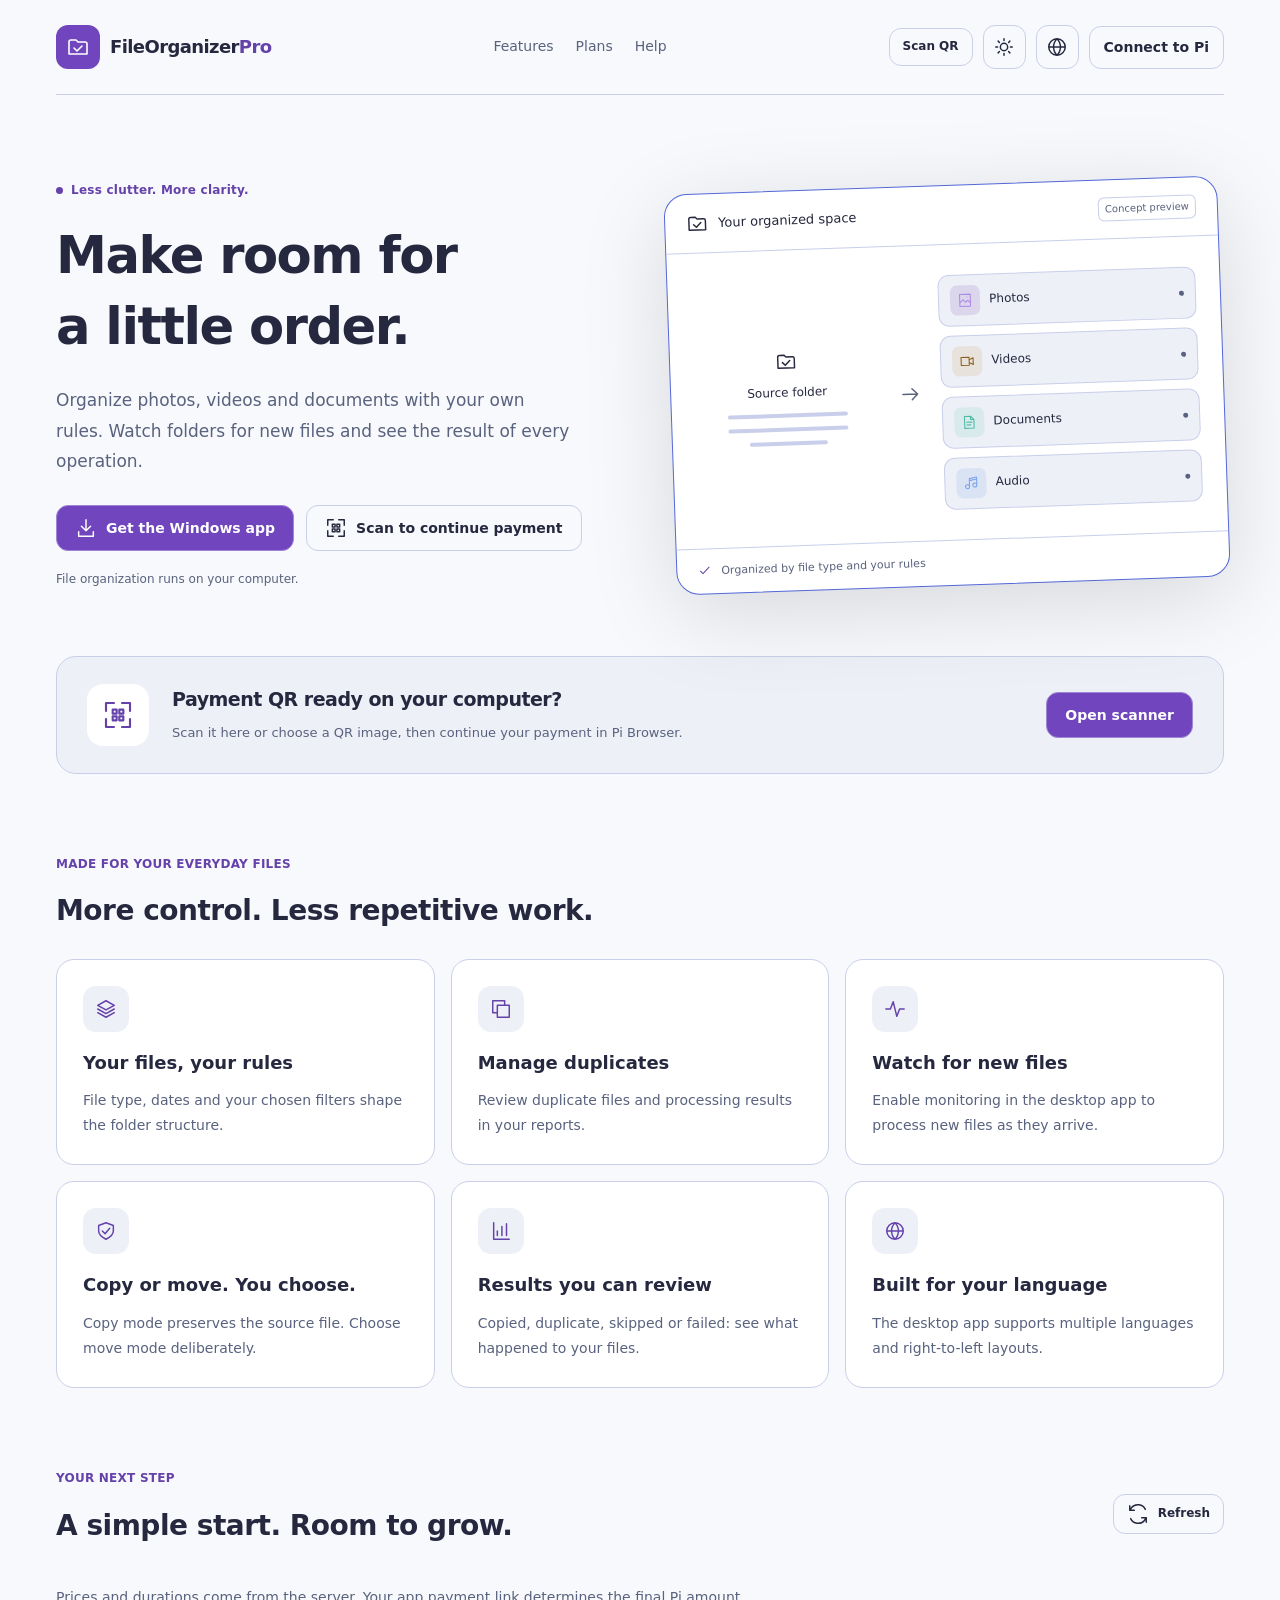
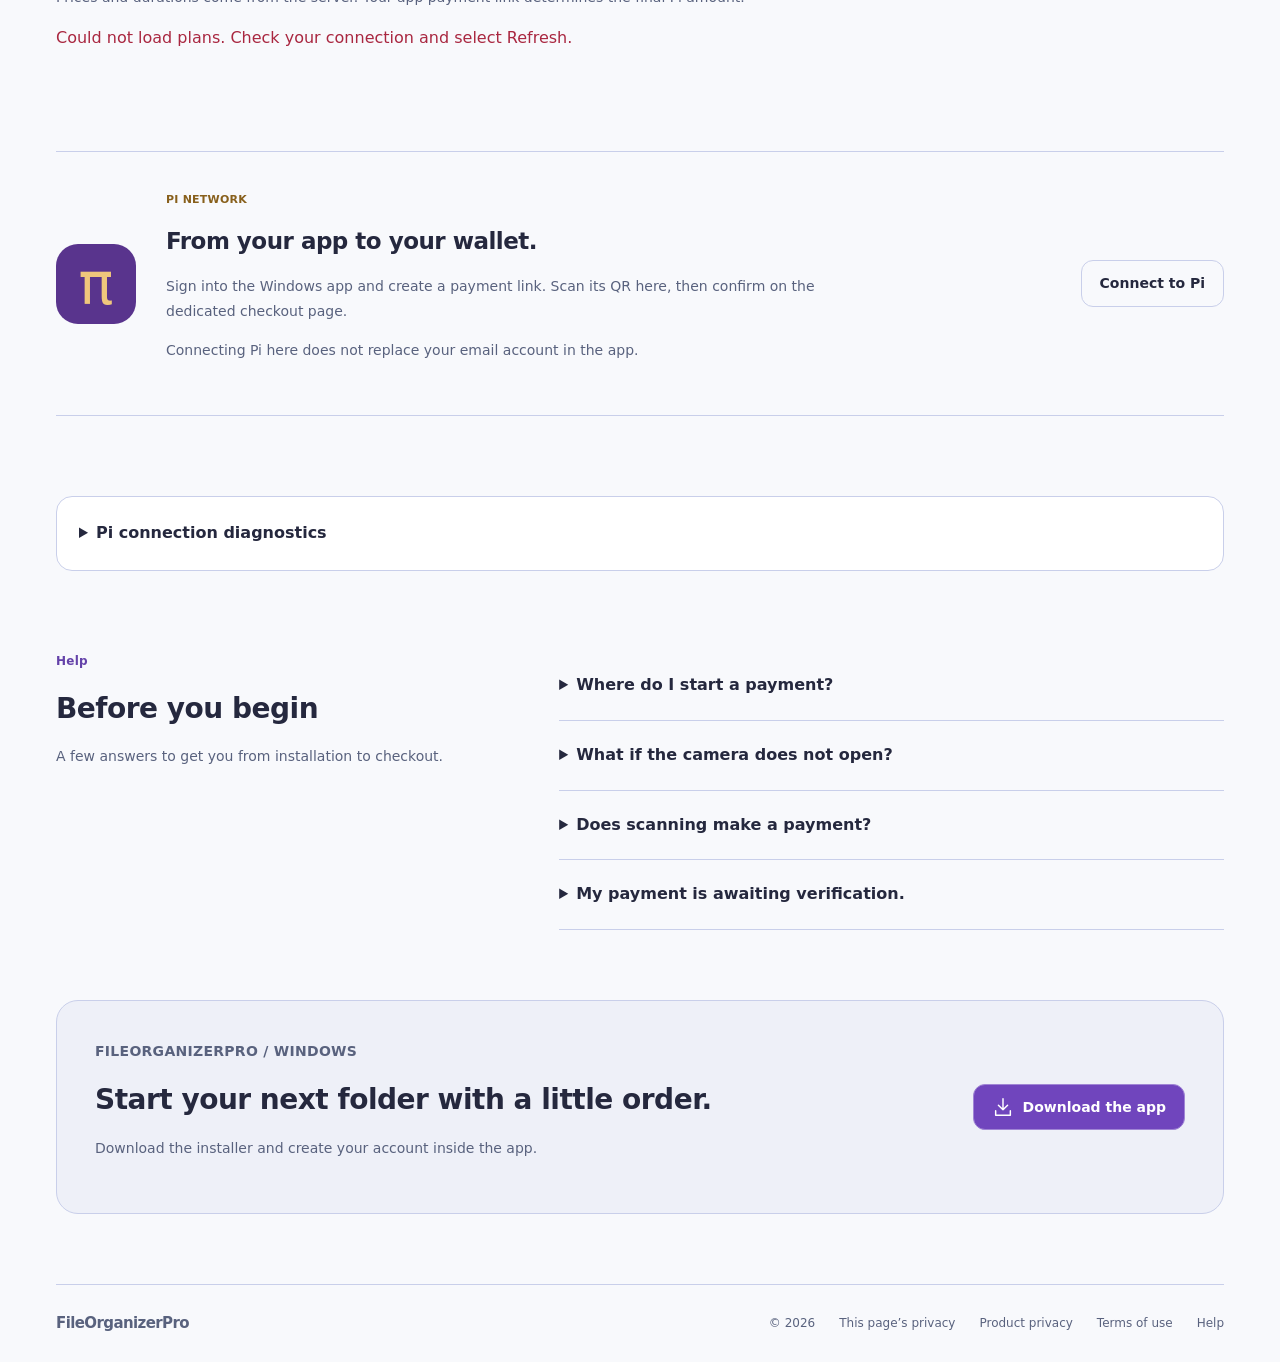
==== web/index.html @ 7159f41d "Refine Pi shortcut, follow browser theme and start scanner camera automatically" ====
<!doctype html>
<html lang="fa" dir="rtl">
<head>
<meta charset="utf-8"><meta name="viewport" content="width=device-width,initial-scale=1"><meta name="theme-color" content="#12141c"><meta name="referrer" content="no-referrer">
<meta name="description" content="FileOrganizerPro — Windows file organization and Pi checkout."><title>FileOrganizerPro</title>
<link rel="stylesheet" href="assets/home-v2.css?v=20261104-auto1">
<script>
// Keep previously issued root payment links working on this same checkout host.
(() => {
  const query = new URLSearchParams(location.search), token = query.get('token');
  if (!token) return;
  const target = new URL('checkout.html', location.href);
  target.searchParams.set('token', token);
  const lang = query.get('lang');
  if (lang) target.searchParams.set('lang', lang);
  location.replace(target.href);
})();
</script>
<script defer src="config.js?v=20261022"></script><script defer src="assets/home-runtime.js?v=20261104-auto1"></script>
</head>
<body>
<script>
// Apply the persisted choice or browser theme before page content is painted.
(()=>{let theme;try{theme=localStorage.getItem('fop-home-theme');}catch{}document.body.dataset.theme=['light','dark'].includes(theme)?theme:(matchMedia('(prefers-color-scheme:dark)').matches?'dark':'light');})();
</script>
<a class="skip" href="#main" data-t="skip">رفتن به محتوا</a>
<div class="shell">
<header><a class="brand" href="#top" aria-label="FileOrganizerPro"><span class="brand-icon" data-icon="folder"></span><b>FileOrganizer<span>Pro</span></b></a><nav aria-label="Navigation"><a href="#features" data-t="features">قابلیت‌ها</a><a href="#pricing" data-t="plans">پلن‌ها</a><a href="#help" data-t="help">راهنما</a></nav><div class="tools"><button class="button small" data-scan data-t="scan">اسکن QR</button><button id="theme" class="icon-button" aria-label="Theme" data-icon="sun"></button><label class="language-control icon-button"><span data-icon="globe" aria-hidden="true"></span><select id="language" aria-label="Language"><option value="fa">فارسی</option><option value="en">English</option></select></label><a id="piShortcut" class="button pi-shortcut" href="#pi" data-t="piLogin">اتصال به پای</a></div></header>
<main id="main">
<section class="hero" id="top"><div class="hero-copy"><div class="eyebrow"><span class="live-dot"></span><span data-t="eyebrow">فایل‌های مرتب. تمرکز بیشتر.</span></div><h1 data-t="hero">به شلوغی فایل‌ها<br>نظم بده.</h1><p class="lead" data-t="intro">عکس‌ها، ویدیوها و اسنادت را با قوانین دلخواه مرتب کن. پوشه‌ها را پایش کن و نتیجهٔ هر عملیات را ببین.</p><div class="actions"><a class="button primary" href="#download"><span data-icon="download"></span><span data-t="getApp">دریافت نسخهٔ ویندوز</span></a><button class="button" data-scan><span data-icon="scan"></span><span data-t="scanPay">اسکن و ادامهٔ پرداخت</span></button></div><p class="fine" data-t="local">سازماندهی فایل‌ها روی کامپیوتر شما انجام می‌شود.</p></div>
<div class="app-preview" aria-label="Interface illustration"><div class="preview-bar"><span data-icon="folder"></span><span data-t="workspace">فضای مرتب شما</span><span class="preview-tag" data-t="illustration">نمای مفهومی</span></div><div class="preview-flow"><div class="source-folder"><span data-icon="folder"></span><span data-t="source">پوشهٔ مبدأ</span><i></i><i></i><i></i></div><span class="flow-mark" data-icon="arrow"></span><div class="file-stack"><div><span class="tile violet" data-icon="image"></span><span data-t="photos">عکس‌ها</span><span class="mini-dot"></span></div><div><span class="tile amber" data-icon="video"></span><span data-t="videos">ویدیوها</span><span class="mini-dot"></span></div><div><span class="tile teal" data-icon="document"></span><span data-t="documents">اسناد</span><span class="mini-dot"></span></div><div><span class="tile blue" data-icon="audio"></span><span data-t="audio">صداها</span><span class="mini-dot"></span></div></div></div><div class="preview-bottom"><span data-icon="check"></span><span data-t="rules">بر اساس نوع فایل و قوانین شما</span></div></div></section>
<section class="scan-banner"><span class="scan-symbol" data-icon="scan"></span><div><h2 data-t="haveQR">کد پرداخت روی کامپیوترت آماده است؟</h2><p data-t="qrIntro">همین‌جا اسکن کن یا تصویر QR را انتخاب کن؛ سپس پرداخت را در Pi Browser ادامه بده.</p></div><button class="button primary" data-scan data-t="openScanner">باز کردن اسکنر</button></section>
<section id="features" class="section"><div class="section-head"><p class="eyebrow" data-t="built">برای فایل‌های روزمرهٔ شما</p><h2 data-t="featuresTitle">کنترل بیشتر، کار تکراری کمتر.</h2></div><div class="features">
<article><span class="feature-icon" data-icon="layers"></span><h3 data-t="categorize">دسته‌بندی با قوانین دلخواه</h3><p data-t="categorizeBody">نوع فایل، تاریخ و فیلترهای انتخابی، ساختار پوشه‌ها را مشخص می‌کنند.</p></article>
<article><span class="feature-icon" data-icon="copy"></span><h3 data-t="duplicates">مدیریت فایل‌های تکراری</h3><p data-t="duplicatesBody">فایل‌های تکراری و نتیجهٔ پردازش را در گزارش‌ها پیگیری کنید.</p></article>
<article><span class="feature-icon" data-icon="activity"></span><h3 data-t="monitor">پایش فایل‌های جدید</h3><p data-t="monitorBody">پس از فعال‌کردن پایش در اپ، فایل‌های جدید پوشه نیز پردازش می‌شوند.</p></article>
<article><span class="feature-icon" data-icon="shield"></span><h3 data-t="copyMode">کپی یا انتقال، با انتخاب شما</h3><p data-t="copyBody">در حالت کپی، فایل مبدأ حفظ می‌شود. حالت انتقال را آگاهانه انتخاب کنید.</p></article>
<article><span class="feature-icon" data-icon="chart"></span><h3 data-t="reports">گزارش قابل بررسی</h3><p data-t="reportsBody">موفق، تکراری، ردشده و خطادار؛ نتیجهٔ عملیات در دسترس شماست.</p></article>
<article><span class="feature-icon" data-icon="globe"></span><h3 data-t="languages">متناسب با زبان شما</h3><p data-t="languagesBody">اپ دسکتاپ چندزبانه است و از چیدمان راست‌به‌چپ پشتیبانی می‌کند.</p></article></div></section>
<section id="pricing" class="section"><div class="section-head split"><div><p class="eyebrow" data-t="yourPlan">انتخاب شما</p><h2 data-t="plansTitle">یک شروع ساده. فضای بیشتر برای رشد.</h2></div><button class="button small" id="reloadPlans"><span data-icon="refresh"></span><span data-t="refresh">به‌روزرسانی</span></button></div><p class="section-note" data-t="priceNote">قیمت و مدت از سرور دریافت می‌شوند. مبلغ نهایی Pi در لینک پرداخت اپ مشخص می‌شود.</p><div id="plansStatus" role="status" aria-live="polite"></div><div id="pricingGrid" class="plans"></div></section>
<section class="pi-panel" id="pi"><span class="pi-mark">π</span><div><p class="eyebrow">PI NETWORK</p><h2 data-t="piTitle">از اپ تا کیف پول، یک مسیر مشخص.</h2><p data-t="piBody">در اپ ویندوز وارد حساب شوید و لینک پرداخت بسازید. QR را اینجا اسکن کنید؛ تأیید پرداخت در صفحهٔ اختصاصی انجام می‌شود.</p><p id="piStatus" role="status" aria-live="polite" data-t="piExplain">ورود Pi در این صفحه، جایگزین حساب ایمیلی اپ نیست.</p><p id="piUser" hidden></p></div><button id="piAuth" class="button" data-t="piLogin">اتصال به Pi</button></section>
<section id="piDebug" class="section"><details class="diagnostic-panel"><summary data-t="diagnosticsTitle">گزارش عیب‌یابی اتصال Pi</summary><p class="fine" data-t="diagnosticsNote">فقط مراحل فنی ثبت می‌شوند؛ توکن، لینک پرداخت و اطلاعات حساب در گزارش قرار نمی‌گیرند.</p><div class="actions"><button id="piDebugCopy" class="button small" data-t="diagnosticsCopy">کپی گزارش</button><button id="piDebugClear" class="button small" data-t="diagnosticsClear">پاک‌کردن گزارش</button></div><p id="piDebugState" role="status"></p><pre id="piDebugLog" dir="ltr" tabindex="0"></pre></details></section>
<section id="help" class="section help-grid"><div><p class="eyebrow" data-t="help">راهنما</p><h2 data-t="faqTitle">قبل از شروع</h2><p class="section-note" data-t="helpIntro">پاسخ‌های کوتاه برای مسیر نصب، اسکن و خرید.</p></div><div class="faq"><details><summary data-t="q1">از کجا پرداخت را شروع کنم؟</summary><p data-t="a1">در اپ ویندوز وارد حساب شوید، پلن و تخفیف را انتخاب کنید و لینک پرداخت بسازید. سپس QR را اینجا اسکن کنید یا لینک را وارد کنید. خرید به همان حساب اپ متصل می‌ماند.</p></details><details><summary data-t="q2">اگر دوربین باز نشد چه کنم؟</summary><p data-t="a2">مجوز دوربین مرورگر را بررسی کنید. می‌توانید تصویر QR را انتخاب کنید یا لینک پرداخت را دستی وارد کنید. اسکن مستقیم به HTTPS و پشتیبانی مرورگر نیاز دارد.</p></details><details><summary data-t="q3">آیا اسکن، پرداخت را انجام می‌دهد؟</summary><p data-t="a3">خیر. ابتدا لینک معتبر شناسایی می‌شود و با تأیید شما صفحهٔ پرداخت باز می‌شود. هیچ پرداختی صرفاً با اسکن انجام نمی‌شود.</p></details><details><summary data-t="q4">پرداخت من در انتظار تأیید است.</summary><p data-t="a4">دوباره پرداخت نکنید. همان لینک را باز کنید تا وضعیت بررسی شود. اگر مبلغ کسر شده ولی پلن فعال نشده، اطلاعات تراکنش را برای پیگیری نگه دارید.</p></details></div></section>
<section id="download" class="download"><div><p class="eyebrow">FILEORGANIZERPRO / WINDOWS</p><h2 data-t="downloadTitle">پوشهٔ بعدی را مرتب‌تر شروع کن.</h2><p data-t="downloadBody">فایل نصب را دریافت کنید و حساب کاربری خود را داخل اپ بسازید.</p><p id="downloadStatus" role="status"></p></div><a id="downloadButton" class="button primary" hidden><span data-icon="download"></span><span data-t="download">دانلود نرم‌افزار</span></a></section>
</main><footer><a class="brand" href="#top"><b>FileOrganizerPro</b></a><span>© <span id="year"></span></span><button id="privacy" class="text-button" data-t="privacy">حریم خصوصی این صفحه</button><a href="privacy.html" data-t="productPrivacy">حریم خصوصی محصول</a><a href="terms.html" data-t="terms">شرایط استفاده</a><a href="#help" data-t="help">راهنما</a></footer>
</div>
<dialog id="scanner" aria-labelledby="scannerTitle"><div class="dialog-head"><div><p class="eyebrow" data-t="scanStep">از اپ به صفحهٔ پرداخت</p><h2 id="scannerTitle" data-t="scanTitle">اسکن کد پرداخت</h2></div><button class="icon-button" id="closeScanner" data-icon="close" aria-label="Close"></button></div><p class="muted" id="selectedPlan"></p><div class="viewfinder"><video id="camera" muted playsinline autoplay></video><div id="cameraPlaceholder"><span data-icon="scan"></span><p data-t="cameraHint">کد QR اپ را داخل کادر بگیرید.</p></div><div class="scan-corners" aria-hidden="true"></div></div><p id="scanStatus" role="status" aria-live="polite">درخواست دسترسی به دوربین…</p><div class="actions scanner-actions"><button id="stopCamera" class="button" hidden data-t="cameraStop">توقف دوربین</button><button id="switchCamera" class="icon-button" hidden data-icon="refresh" aria-label="Switch camera"></button><button id="torch" class="button small" hidden data-t="torch">چراغ</button><label class="button upload-button"><span data-icon="image"></span><span data-t="imageSelect">انتخاب تصویر QR</span><input id="qrImage" type="file" accept="image/png,image/jpeg,image/webp"></label></div><details class="manual"><summary data-t="manual">لینک پرداخت را دارم</summary><label for="paymentLink" data-t="linkLabel">لینک ساخته‌شده در اپ</label><div class="link-row"><input id="paymentLink" type="url" dir="ltr" autocomplete="off" spellcheck="false" placeholder="https://…/checkout.html?token=…"><button id="checkLink" class="button" data-t="checkLink">بررسی لینک</button></div></details><div id="scanResult" class="scan-result" hidden><strong data-t="validLink">لینک پرداخت شناسایی شد</strong><p id="resultHost" dir="ltr"></p><p data-t="confirmInfo">در صفحهٔ بعد، پلن و مبلغ را قبل از تأیید بررسی کنید.</p><button id="openPayment" class="button primary" data-t="continue">ادامه به صفحهٔ پرداخت</button></div><p class="fine" data-t="scanPrivacy">تصویر دوربین و فایل QR برای اسکن به سرور ارسال نمی‌شوند.</p></dialog>
<dialog id="privacyDialog" aria-labelledby="privacyTitle"><div class="dialog-head"><h2 id="privacyTitle" data-t="privacy">حریم خصوصی این صفحه</h2><button id="closePrivacy" class="icon-button" data-icon="close" aria-label="Close"></button></div><p data-t="privacyBody">اسکن QR داخل مرورگر انجام می‌شود. هنگام بستن اسکنر یا پنهان‌شدن صفحه، دوربین متوقف می‌شود. زبان و تم در همین مرورگر ذخیره می‌شوند. دریافت پلن‌ها به سرور اپ متصل می‌شود و اتصال اختیاری Pi از SDK پای استفاده می‌کند. لینک پرداخت فقط پس از انتخاب «ادامه» باز می‌شود؛ تصاویر برای اسکن آپلود نمی‌شوند. این توضیح مربوط به همین صفحه است.</p><button id="clearPrefs" class="button" data-t="clearPrefs">پاک‌کردن تنظیمات ذخیره‌شدهٔ این صفحه</button><p id="privacyStatus" role="status"></p></dialog>
<noscript>برای دریافت پلن‌ها و اسکن QR، JavaScript مرورگر را فعال کنید. / Enable JavaScript to load plans and scan QR codes.</noscript>
</body></html>
---- web/assets/home-v2.css ----
:root{color-scheme:dark;--bg:#12141c;--surface:#1b1e2a;--panel:#222638;--text:#f2f3fc;--muted:#aeb5cc;--line:#3d476e;--brand:#9572ec;--button:#7045bd;--gold:#efc77c;--focus:#abb8ff;--danger:#ffb4bd;font-family:system-ui,-apple-system,'Segoe UI',sans-serif}*{box-sizing:border-box}html{scroll-behavior:smooth;scroll-padding-top:30px}body{margin:0;background:var(--bg);color:var(--text);line-height:1.8}body.modal-open{overflow:hidden}body[data-theme=light]{color-scheme:light;--bg:#f8f9fc;--surface:#fff;--panel:#eef0f8;--text:#25283e;--muted:#59627e;--line:#c9cfea;--brand:#6442a9;--button:#7045bd;--gold:#88601c;--focus:#5368d9;--danger:#a92740}a{color:inherit;text-decoration:none}button,input,select{font:inherit}button,a,label,summary{-webkit-tap-highlight-color:transparent}button,summary{cursor:pointer}button:disabled{opacity:.6;cursor:wait}svg{width:22px;height:22px;display:block;flex-shrink:0}button svg{pointer-events:none}[hidden]{display:none!important}.shell{max-width:1240px;margin:auto;padding:0 36px}.brand{display:flex;align-items:center;gap:10px;direction:ltr;font-size:18px;letter-spacing:-.6px}.brand b>span{color:var(--brand)}.brand-icon{background:var(--button);color:white;padding:10px;border-radius:12px}.brand-icon svg{width:24px;height:24px}header{display:flex;align-items:center;justify-content:space-between;gap:24px;padding:25px 0;border-bottom:1px solid var(--line)}nav,.tools{display:flex;align-items:center;gap:22px}nav a{font-size:14px;color:var(--muted)}nav a:hover{color:var(--text)}.tools{gap:10px}.tools select{background:var(--surface);color:var(--text);border:1px solid var(--line);border-radius:9px;padding:7px;font-size:12px}.button,.icon-button{display:inline-flex;align-items:center;justify-content:center;gap:9px;background:transparent;color:var(--text);border:1px solid var(--line);border-radius:12px;min-height:46px;padding:11px 18px;font-size:14px;font-weight:600;text-align:center;transition:background .18s,filter .18s;line-height:1.6}.button:hover,.icon-button:hover{background:var(--panel);border-color:#5368d9}.button.primary{background:var(--button);border-color:#a085d5;color:#fff}.button.primary:hover{filter:brightness(1.1)}.button.small{font-size:12px;min-height:38px;padding:8px 13px}.icon-button{padding:10px;width:43px;min-width:43px;min-height:43px}.text-button{background:none;border:0;color:var(--muted);padding:0}.actions{display:flex;flex-wrap:wrap;gap:12px}.hero{display:grid;grid-template-columns:1fr 1fr;gap:60px;align-items:center;padding:85px 0 65px}.eyebrow{font-size:12px;color:var(--brand);font-weight:700;display:flex;align-items:center;gap:8px;letter-spacing:.02em;margin:0 0 14px}.live-dot{width:7px;height:7px;background:var(--brand);border-radius:50%}h1{font-size:clamp(36px,4vw,58px);line-height:1.4;letter-spacing:-1.5px;margin:18px 0 22px;max-width:620px}h2{font-size:28px;line-height:1.55;letter-spacing:-.5px;margin:0 0 12px}h3{font-size:18px;margin:15px 0 9px}.lead{font-size:17px;color:var(--muted);max-width:520px;margin:0 0 28px}.fine{font-size:12px;color:var(--muted);margin:18px 0 0}.app-preview{background:var(--surface);border:1px solid #5368d9;border-radius:23px;box-shadow:0 20px 90px #0002;transform:rotate(-2deg);overflow:hidden}.preview-bar{display:flex;align-items:center;gap:10px;font-size:13px;padding:17px 21px;border-bottom:1px solid var(--line)}.preview-bar>svg{color:var(--brand)}.preview-tag{margin-inline-start:auto;color:var(--muted);font-size:10px;border:1px solid var(--line);border-radius:6px;padding:2px 6px}.preview-flow{display:flex;align-items:center;gap:20px;padding:30px 24px}.source-folder{flex:1;display:flex;flex-direction:column;align-items:center;gap:10px;font-size:12px}.source-folder>svg{width:48px;height:48px;color:var(--gold)}.source-folder i{width:65%;height:4px;background:var(--line);border-radius:5px}.source-folder i:last-child{width:42%}.flow-mark{color:var(--muted)}[dir=rtl] .flow-mark{transform:rotate(180deg)}.file-stack{flex:1.4;display:grid;gap:9px}.file-stack>div{display:flex;gap:9px;align-items:center;padding:10px 11px;background:var(--panel);border:1px solid var(--line);border-radius:11px;font-size:12px}.tile{padding:7px;border-radius:7px}.tile svg{width:16px;height:16px}.violet{background:#8058b92b;color:#ae8ce5}.amber{background:#c7913024;color:var(--gold)}.teal{background:#46bfa320;color:#4fbaa6}.blue{background:#588ddd22;color:#7ba4ee}.mini-dot{width:5px;height:5px;background:var(--muted);border-radius:50%;margin-inline-start:auto}.preview-bottom{border-top:1px solid var(--line);padding:12px 20px;display:flex;align-items:center;gap:9px;font-size:11px;color:var(--muted)}.preview-bottom svg{width:15px;height:15px;color:var(--brand)}.scan-banner{display:flex;align-items:center;gap:23px;background:var(--panel);border:1px solid var(--line);border-radius:20px;padding:27px 30px}.scan-banner h2{font-size:19px;margin:0 0 6px}.scan-banner p{font-size:13px;color:var(--muted);margin:0}.scan-banner>button{margin-inline-start:auto;flex-shrink:0}.scan-symbol{padding:15px;background:var(--surface);color:var(--brand);border-radius:16px}.scan-symbol svg{width:32px;height:32px}.section{padding:80px 0 0}.section-head{margin-bottom:26px}.section-head.split{display:flex;align-items:center;justify-content:space-between;gap:20px}.section-note{color:var(--muted);font-size:14px}.features{display:grid;grid-template-columns:repeat(3,minmax(0,1fr));gap:16px}.features article{padding:26px;background:var(--surface);border:1px solid var(--line);border-radius:18px}.features p{font-size:14px;color:var(--muted);margin:0}.feature-icon{display:inline-flex;padding:12px;border-radius:13px;background:var(--panel);color:var(--brand)}.plans{display:grid;grid-template-columns:repeat(3,minmax(0,1fr));gap:18px}.plan{border:1px solid var(--line);border-radius:20px;padding:28px;background:var(--surface);display:flex;flex-direction:column}.plan.highlight{border-color:#9271ce;background:linear-gradient(140deg,#7045bd13,transparent),var(--surface)}.plan h3{margin:0;font-size:23px}.plan-price{font-size:34px;font-weight:700;line-height:1.4;direction:ltr;unicode-bidi:isolate;align-self:flex-start;margin:22px 0 8px}.plan p{font-size:14px;color:var(--muted);margin:6px 0}.plan .button{margin-top:23px;width:100%}.plan .duration{padding-bottom:15px;border-bottom:1px solid var(--line);margin-bottom:15px}.plan .estimate{color:var(--gold);font-size:14px;direction:ltr;unicode-bidi:isolate}.plan .quota{flex:1}.pi-panel{margin-top:80px;display:flex;align-items:center;gap:30px;border-block:1px solid var(--line);padding:38px 0}.pi-panel h2{font-size:23px}.pi-panel p{color:var(--muted);font-size:14px;max-width:720px}.pi-panel .eyebrow{color:var(--gold);font-size:11px}.pi-panel button{flex-shrink:0;margin-inline-start:auto}.pi-mark{font-size:58px;line-height:1;background:#59348d;color:#efc77c;border-radius:22px;width:80px;height:80px;display:grid;place-items:center;flex-shrink:0}.help-grid{display:grid;grid-template-columns:.8fr 1.2fr;gap:60px}.faq details{border-bottom:1px solid var(--line);padding:20px 0}.faq summary{font-weight:600;font-size:16px}.faq p{font-size:14px;color:var(--muted)}.download{display:flex;justify-content:space-between;align-items:center;gap:25px;padding:38px;background:var(--panel);border:1px solid var(--line);border-radius:22px;margin:70px 0}.download p{color:var(--muted);font-size:14px}.download a{flex-shrink:0}footer{display:flex;gap:24px;align-items:center;border-top:1px solid var(--line);padding:25px 0;font-size:12px;color:var(--muted)}footer .brand{margin-inline-end:auto;font-size:15px}dialog{border:1px solid #5368d9;background:var(--surface);color:var(--text);border-radius:22px;padding:28px;width:min(94vw,570px);max-height:90vh;max-height:90svh;overflow:auto;box-shadow:0 30px 100px #0005}dialog::backdrop{background:#070b19bb}.dialog-head{display:flex;align-items:flex-start;justify-content:space-between;gap:20px}.dialog-head h2{font-size:23px}.dialog-head .eyebrow{margin-bottom:4px}.muted{color:var(--muted);font-size:14px}.viewfinder{position:relative;aspect-ratio:4/3;max-height:300px;background:#111421;border-radius:16px;overflow:hidden;margin-top:20px;color:#c5cce5}.viewfinder video{width:100%;height:100%;object-fit:cover}#cameraPlaceholder{position:absolute;inset:0;display:flex;flex-direction:column;justify-content:center;align-items:center;padding:25px;text-align:center;pointer-events:none}#cameraPlaceholder svg{width:52px;height:52px;color:#b096ee}#cameraPlaceholder p{font-size:13px}.scan-corners{position:absolute;inset:16%;border:2px solid #aa8ce7;border-radius:16px;pointer-events:none}.scanner-actions{gap:8px}.scanner-actions .button{font-size:12px}#scanStatus{font-size:14px;overflow-wrap:anywhere}#scanStatus.error,#plansStatus.error,#piStatus.error{color:var(--danger)}.upload-button{position:relative;overflow:hidden;cursor:pointer}.upload-button input{position:absolute;inset:0;width:100%;opacity:0;cursor:pointer}.upload-button:focus-within{outline:2px solid var(--focus);outline-offset:3px}.manual{border-top:1px solid var(--line);padding-top:18px;margin-top:20px}.manual summary{font-size:14px}.manual label{display:block;margin-top:12px;font-size:12px;color:var(--muted)}.link-row{display:flex;gap:8px;margin-top:8px}input[type=url]{width:100%;min-width:0;background:var(--panel);border:1px solid var(--line);border-radius:10px;padding:10px;color:var(--text);font-size:13px}.link-row button{flex-shrink:0;font-size:12px}.scan-result{padding:18px;border:1px solid #5368d9;background:var(--panel);border-radius:14px;margin-top:18px}.scan-result p{font-size:13px;overflow-wrap:anywhere}.scan-result .button{width:100%}#resultHost{text-align:center}.skip{position:absolute;top:-100px}.skip:focus{top:5px;background:var(--surface);padding:12px;z-index:10}:focus-visible{outline:2px solid var(--focus);outline-offset:4px}#privacyDialog p{font-size:14px;line-height:2}#downloadStatus{color:var(--gold)}#plansStatus{margin-bottom:18px}#plansStatus:empty{display:none}@media(max-width:950px){.shell{padding:0 24px}.hero{gap:30px}nav{display:none}.hero h1{font-size:40px}.preview-flow{gap:10px;padding:20px 14px}.features article{padding:20px}}@media(max-width:700px){.shell{padding:0 18px}header{gap:12px;flex-wrap:wrap;padding:18px 0}.brand{font-size:16px}.brand-icon{padding:8px}.tools{margin-inline-start:auto}.tools .small{display:none}.hero{grid-template-columns:1fr;gap:30px;padding:45px 0 38px}.hero h1{font-size:42px;letter-spacing:-1px}.lead{font-size:16px}.app-preview{transform:none}.preview-flow{padding:22px;gap:25px}.section{padding-top:50px}.features{grid-template-columns:repeat(2,minmax(0,1fr));gap:12px}.features h3{font-size:16px}.features p{font-size:13px}.features article{padding:18px}.scan-banner{flex-wrap:wrap;padding:23px;gap:15px}.scan-banner>div{flex:1;min-width:180px}.scan-banner button{width:100%}.scan-banner h2{font-size:18px}.scan-symbol{padding:10px}.section h2{font-size:25px}.plans{grid-template-columns:1fr}.plan{padding:24px}.plan-price{margin-top:14px}.pi-panel{flex-wrap:wrap;gap:18px;margin-top:45px}.pi-panel>div{flex:1;min-width:220px}.pi-panel button{width:100%}.pi-mark{width:60px;height:60px;font-size:42px}.help-grid{grid-template-columns:1fr;gap:10px}.download{flex-direction:column;align-items:stretch;padding:25px;margin:45px 0}.download h2{font-size:25px}footer{flex-wrap:wrap;gap:15px}.section-head.split{align-items:flex-start}dialog{padding:20px}.link-row{flex-wrap:wrap}.link-row button{width:100%}}@media(max-width:370px){.features{grid-template-columns:1fr}.tools{gap:5px}.brand{font-size:14px}.brand-icon{display:none}.hero h1{font-size:36px}}@media(prefers-reduced-motion:reduce){html{scroll-behavior:auto}*{transition:none!important}}

h1{white-space:pre-line}button,summary,a,p,h1,h2,h3{overflow-wrap:anywhere}.plan .estimate{direction:inherit}.app-preview{min-width:0}
.section-head.split>.button{flex-shrink:0;white-space:nowrap}@media(max-width:700px){.section-head.split{flex-wrap:wrap}.section-head.split>div{flex:1;min-width:210px}}

.diagnostic-panel{border:1px solid var(--line);border-radius:16px;padding:22px;background:var(--surface)}.diagnostic-panel summary{font-weight:600}.diagnostic-panel .actions{margin-top:18px}#piDebugLog{white-space:pre-wrap;overflow-wrap:anywhere;max-height:240px;overflow:auto;text-align:left;background:var(--panel);padding:14px;border-radius:10px;font-size:12px;unicode-bidi:isolate}#piDebugState{font-size:13px;color:var(--muted)}

/* Keep native locale names usable without widening the mobile header. */
#language{max-width:150px;min-width:0;}
@media(max-width:600px){#language{max-width:110px;}.tools{min-width:0;}}

/* Native language chooser retains keyboard and mobile accessibility behind a globe. */
.language-control{position:relative;display:inline-flex;align-items:center;justify-content:center;flex-shrink:0;cursor:pointer;}
.language-control #language{position:absolute;inset:0;width:100%;height:100%;max-width:none;min-width:0;opacity:0;cursor:pointer;margin:0;padding:0;}
.language-control:focus-within{outline:2px solid var(--focus);outline-offset:4px;}
.pi-shortcut{display:inline-flex;align-items:center;justify-content:center;text-decoration:none;font-size:14px;font-weight:600;white-space:nowrap;min-height:43px;padding:9px 14px;}
#pi{scroll-margin-top:24px;}

/* Logical trailing order: Pi at the outside edge, language, then theme inward. */
header .tools{flex-wrap:wrap;justify-content:flex-end;}
@media(max-width:700px){header .tools{width:100%;margin-inline-start:0;}header .pi-shortcut{max-width:calc(100% - 110px);white-space:normal;}}
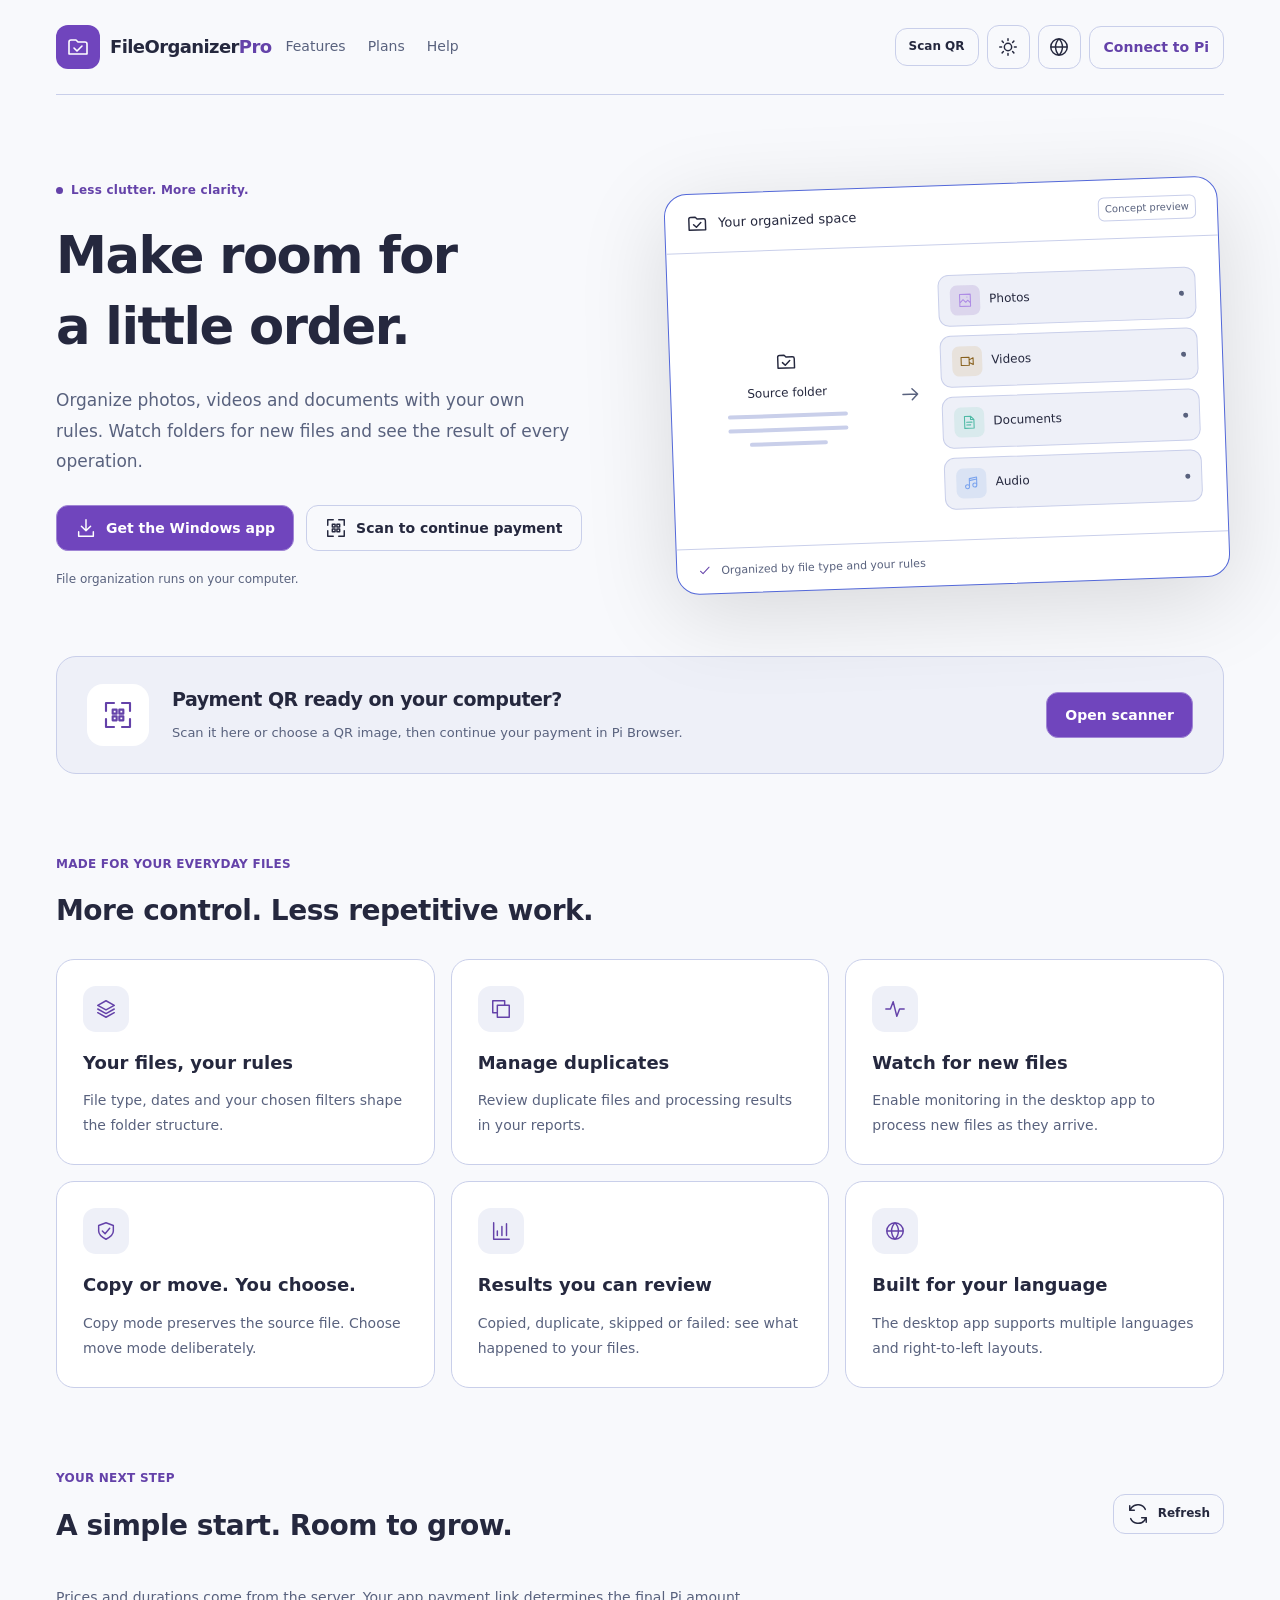
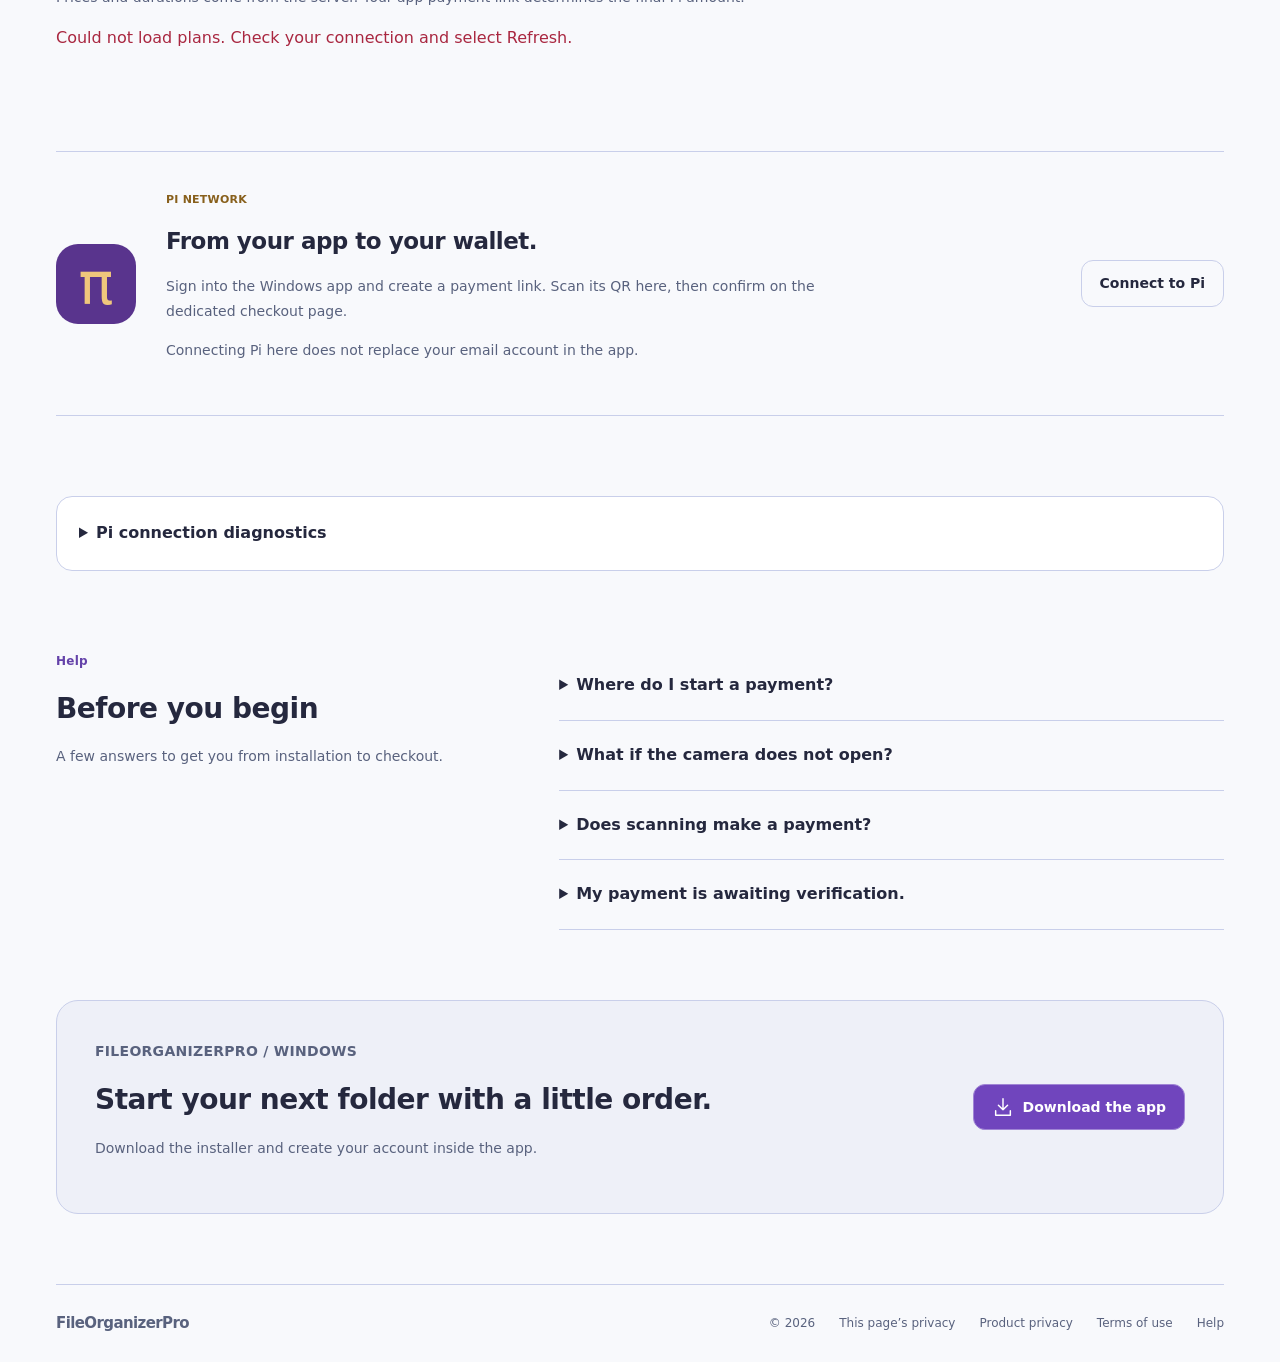
==== commit 8413e7d0: "Keep home header on one row and toggle camera start stop" ====
--- a/web/index.html
+++ b/web/index.html
@@ -3,7 +3,7 @@
 <head>
 <meta charset="utf-8"><meta name="viewport" content="width=device-width,initial-scale=1"><meta name="theme-color" content="#12141c"><meta name="referrer" content="no-referrer">
 <meta name="description" content="FileOrganizerPro — Windows file organization and Pi checkout."><title>FileOrganizerPro</title>
-<link rel="stylesheet" href="assets/home-v2.css?v=20261104-auto1">
+<link rel="stylesheet" href="assets/home-v2.css?v=20261104-header1">
 <script>
 // Keep previously issued root payment links working on this same checkout host.
 (() => {
@@ -16,7 +16,7 @@
   location.replace(target.href);
 })();
 </script>
-<script defer src="config.js?v=20261022"></script><script defer src="assets/home-runtime.js?v=20261104-auto1"></script>
+<script defer src="config.js?v=20261022"></script><script defer src="assets/home-runtime.js?v=20261104-header1"></script>
 </head>
 <body>
 <script>
@@ -44,7 +44,7 @@
 <section id="download" class="download"><div><p class="eyebrow">FILEORGANIZERPRO / WINDOWS</p><h2 data-t="downloadTitle">پوشهٔ بعدی را مرتب‌تر شروع کن.</h2><p data-t="downloadBody">فایل نصب را دریافت کنید و حساب کاربری خود را داخل اپ بسازید.</p><p id="downloadStatus" role="status"></p></div><a id="downloadButton" class="button primary" hidden><span data-icon="download"></span><span data-t="download">دانلود نرم‌افزار</span></a></section>
 </main><footer><a class="brand" href="#top"><b>FileOrganizerPro</b></a><span>© <span id="year"></span></span><button id="privacy" class="text-button" data-t="privacy">حریم خصوصی این صفحه</button><a href="privacy.html" data-t="productPrivacy">حریم خصوصی محصول</a><a href="terms.html" data-t="terms">شرایط استفاده</a><a href="#help" data-t="help">راهنما</a></footer>
 </div>
-<dialog id="scanner" aria-labelledby="scannerTitle"><div class="dialog-head"><div><p class="eyebrow" data-t="scanStep">از اپ به صفحهٔ پرداخت</p><h2 id="scannerTitle" data-t="scanTitle">اسکن کد پرداخت</h2></div><button class="icon-button" id="closeScanner" data-icon="close" aria-label="Close"></button></div><p class="muted" id="selectedPlan"></p><div class="viewfinder"><video id="camera" muted playsinline autoplay></video><div id="cameraPlaceholder"><span data-icon="scan"></span><p data-t="cameraHint">کد QR اپ را داخل کادر بگیرید.</p></div><div class="scan-corners" aria-hidden="true"></div></div><p id="scanStatus" role="status" aria-live="polite">درخواست دسترسی به دوربین…</p><div class="actions scanner-actions"><button id="stopCamera" class="button" hidden data-t="cameraStop">توقف دوربین</button><button id="switchCamera" class="icon-button" hidden data-icon="refresh" aria-label="Switch camera"></button><button id="torch" class="button small" hidden data-t="torch">چراغ</button><label class="button upload-button"><span data-icon="image"></span><span data-t="imageSelect">انتخاب تصویر QR</span><input id="qrImage" type="file" accept="image/png,image/jpeg,image/webp"></label></div><details class="manual"><summary data-t="manual">لینک پرداخت را دارم</summary><label for="paymentLink" data-t="linkLabel">لینک ساخته‌شده در اپ</label><div class="link-row"><input id="paymentLink" type="url" dir="ltr" autocomplete="off" spellcheck="false" placeholder="https://…/checkout.html?token=…"><button id="checkLink" class="button" data-t="checkLink">بررسی لینک</button></div></details><div id="scanResult" class="scan-result" hidden><strong data-t="validLink">لینک پرداخت شناسایی شد</strong><p id="resultHost" dir="ltr"></p><p data-t="confirmInfo">در صفحهٔ بعد، پلن و مبلغ را قبل از تأیید بررسی کنید.</p><button id="openPayment" class="button primary" data-t="continue">ادامه به صفحهٔ پرداخت</button></div><p class="fine" data-t="scanPrivacy">تصویر دوربین و فایل QR برای اسکن به سرور ارسال نمی‌شوند.</p></dialog>
+<dialog id="scanner" aria-labelledby="scannerTitle"><div class="dialog-head"><div><p class="eyebrow" data-t="scanStep">از اپ به صفحهٔ پرداخت</p><h2 id="scannerTitle" data-t="scanTitle">اسکن کد پرداخت</h2></div><button class="icon-button" id="closeScanner" data-icon="close" aria-label="Close"></button></div><p class="muted" id="selectedPlan"></p><div class="viewfinder"><video id="camera" muted playsinline autoplay></video><div id="cameraPlaceholder"><span data-icon="scan"></span><p data-t="cameraHint">کد QR اپ را داخل کادر بگیرید.</p></div><div class="scan-corners" aria-hidden="true"></div></div><p id="scanStatus" role="status" aria-live="polite">درخواست دسترسی به دوربین…</p><div class="actions scanner-actions"><button id="stopCamera" class="button" hidden>توقف دوربین</button><button id="switchCamera" class="icon-button" hidden data-icon="refresh" aria-label="Switch camera"></button><button id="torch" class="button small" hidden data-t="torch">چراغ</button><label class="button upload-button"><span data-icon="image"></span><span data-t="imageSelect">انتخاب تصویر QR</span><input id="qrImage" type="file" accept="image/png,image/jpeg,image/webp"></label></div><details class="manual"><summary data-t="manual">لینک پرداخت را دارم</summary><label for="paymentLink" data-t="linkLabel">لینک ساخته‌شده در اپ</label><div class="link-row"><input id="paymentLink" type="url" dir="ltr" autocomplete="off" spellcheck="false" placeholder="https://…/checkout.html?token=…"><button id="checkLink" class="button" data-t="checkLink">بررسی لینک</button></div></details><div id="scanResult" class="scan-result" hidden><strong data-t="validLink">لینک پرداخت شناسایی شد</strong><p id="resultHost" dir="ltr"></p><p data-t="confirmInfo">در صفحهٔ بعد، پلن و مبلغ را قبل از تأیید بررسی کنید.</p><button id="openPayment" class="button primary" data-t="continue">ادامه به صفحهٔ پرداخت</button></div><p class="fine" data-t="scanPrivacy">تصویر دوربین و فایل QR برای اسکن به سرور ارسال نمی‌شوند.</p></dialog>
 <dialog id="privacyDialog" aria-labelledby="privacyTitle"><div class="dialog-head"><h2 id="privacyTitle" data-t="privacy">حریم خصوصی این صفحه</h2><button id="closePrivacy" class="icon-button" data-icon="close" aria-label="Close"></button></div><p data-t="privacyBody">اسکن QR داخل مرورگر انجام می‌شود. هنگام بستن اسکنر یا پنهان‌شدن صفحه، دوربین متوقف می‌شود. زبان و تم در همین مرورگر ذخیره می‌شوند. دریافت پلن‌ها به سرور اپ متصل می‌شود و اتصال اختیاری Pi از SDK پای استفاده می‌کند. لینک پرداخت فقط پس از انتخاب «ادامه» باز می‌شود؛ تصاویر برای اسکن آپلود نمی‌شوند. این توضیح مربوط به همین صفحه است.</p><button id="clearPrefs" class="button" data-t="clearPrefs">پاک‌کردن تنظیمات ذخیره‌شدهٔ این صفحه</button><p id="privacyStatus" role="status"></p></dialog>
 <noscript>برای دریافت پلن‌ها و اسکن QR، JavaScript مرورگر را فعال کنید. / Enable JavaScript to load plans and scan QR codes.</noscript>
 </body></html>
--- a/web/assets/home-v2.css
+++ b/web/assets/home-v2.css
@@ -19,3 +19,29 @@
 /* Logical trailing order: Pi at the outside edge, language, then theme inward. */
 header .tools{flex-wrap:wrap;justify-content:flex-end;}
 @media(max-width:700px){header .tools{width:100%;margin-inline-start:0;}header .pi-shortcut{max-width:calc(100% - 110px);white-space:normal;}}
+
+/* Header geometry stays LTR; localized controls retain their own text direction. */
+header{direction:ltr;flex-wrap:nowrap;gap:14px;}
+header .brand{direction:ltr;flex-shrink:0;}
+header .tools{direction:ltr;flex-wrap:nowrap;width:auto;margin-inline-start:auto;gap:8px;flex-shrink:0;}
+header #theme{order:1;}header .language-control{order:2;}header .pi-shortcut{order:3;color:var(--brand);white-space:nowrap;max-width:none;}
+header .tools>[data-scan]{order:0;}
+[dir=rtl] header nav,[dir=rtl] header .pi-shortcut,[dir=rtl] header select{direction:rtl;}
+@media(max-width:700px){
+ header{gap:8px;}header .brand{font-size:14px;gap:5px;}header .brand-icon{padding:5px;}
+ header .brand-icon svg{width:19px;height:19px;}header .tools{gap:5px;}
+ header .icon-button{width:34px;min-width:34px;min-height:38px;padding:6px;}
+ header .pi-shortcut{font-size:12px;padding:7px 8px;min-height:38px;}
+}
+@media(max-width:460px){
+ header .brand{font-size:12px;gap:4px;letter-spacing:-.5px;}header .brand-icon{display:inline-flex;padding:4px;border-radius:7px;}
+ header .brand-icon svg{width:16px;height:16px;}header .tools{gap:4px;}
+ header .pi-shortcut{font-size:11px;padding:7px 5px;}header .icon-button{width:30px;min-width:30px;padding:4px;}
+}
+@media(max-width:460px){
+ header{margin-inline:-10px;gap:5px;}
+ header .brand{font-size:11px;letter-spacing:-.65px;gap:3px;}
+ header .brand-icon{padding:3px;}header .brand-icon svg{width:14px;height:14px;}
+ header .tools{gap:3px;}header .icon-button{width:28px;min-width:28px;}
+ header .pi-shortcut{font-size:11px;padding-inline:4px;}
+}
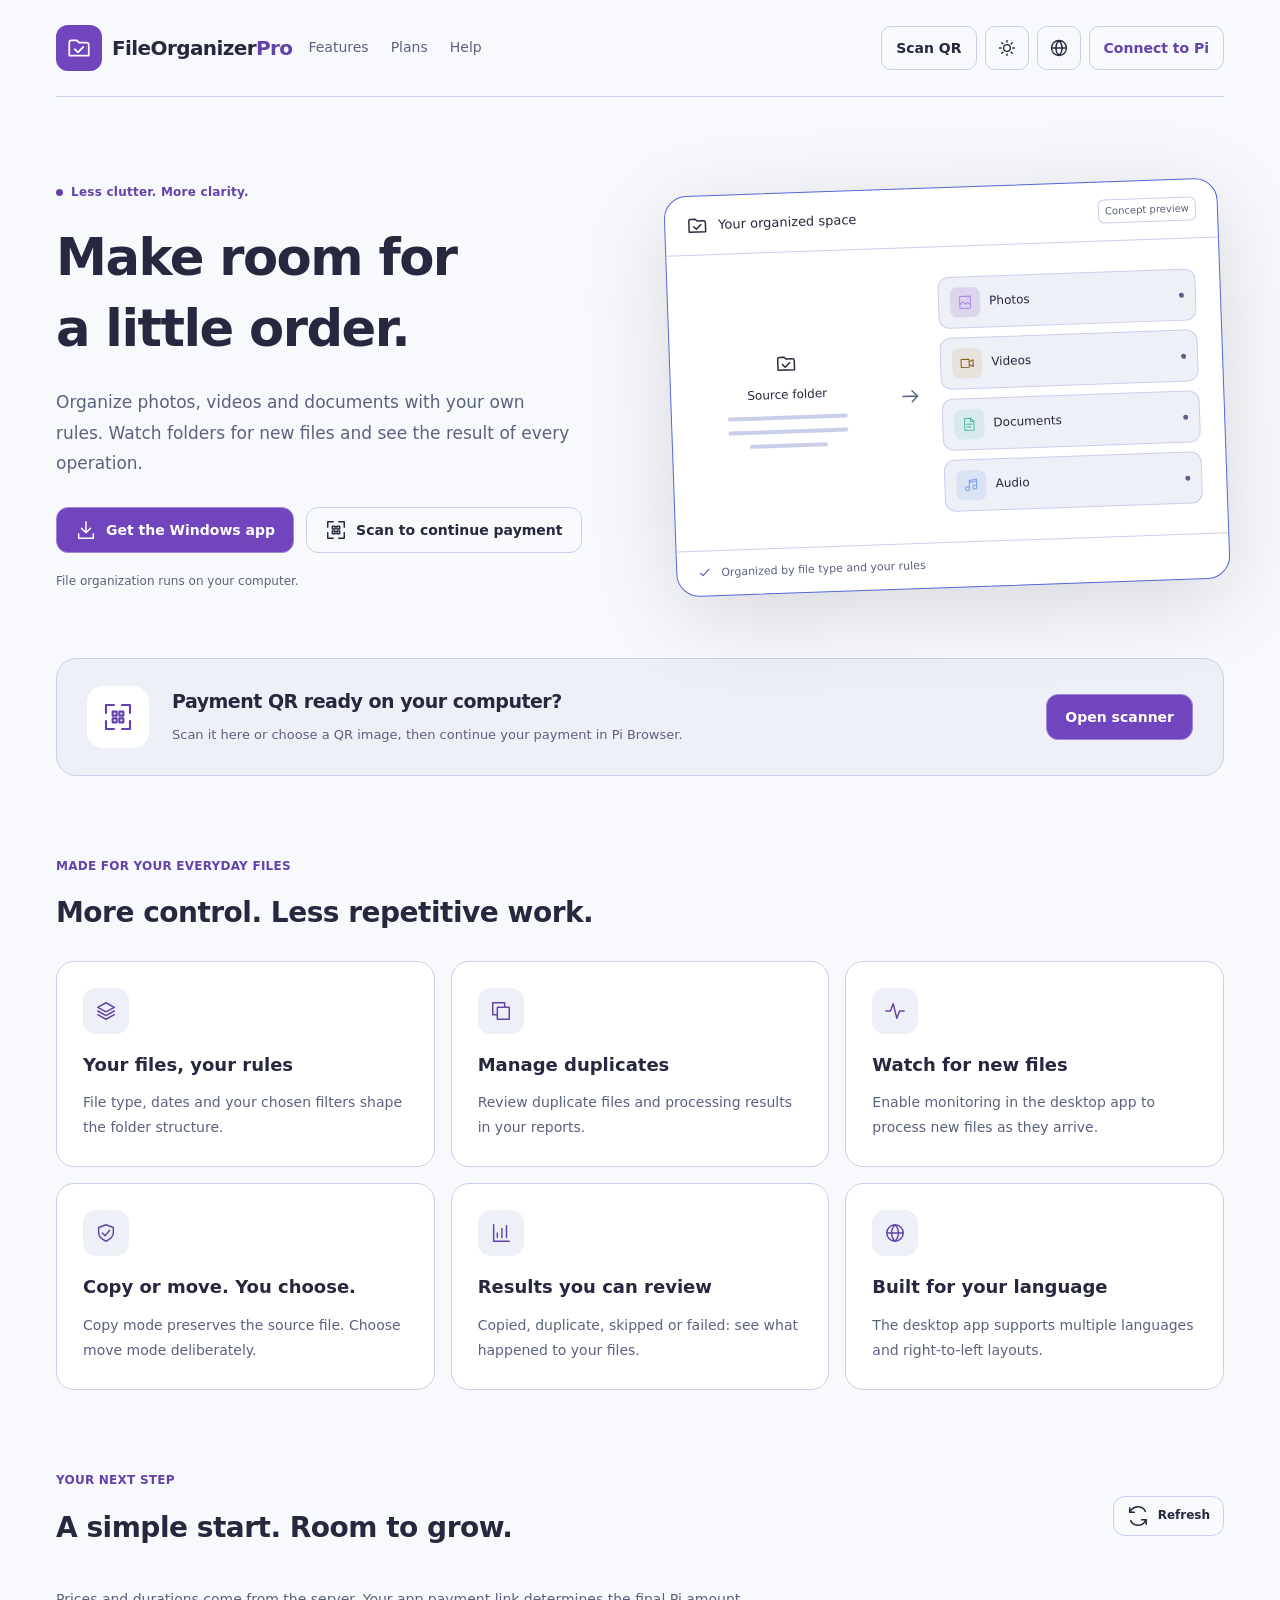
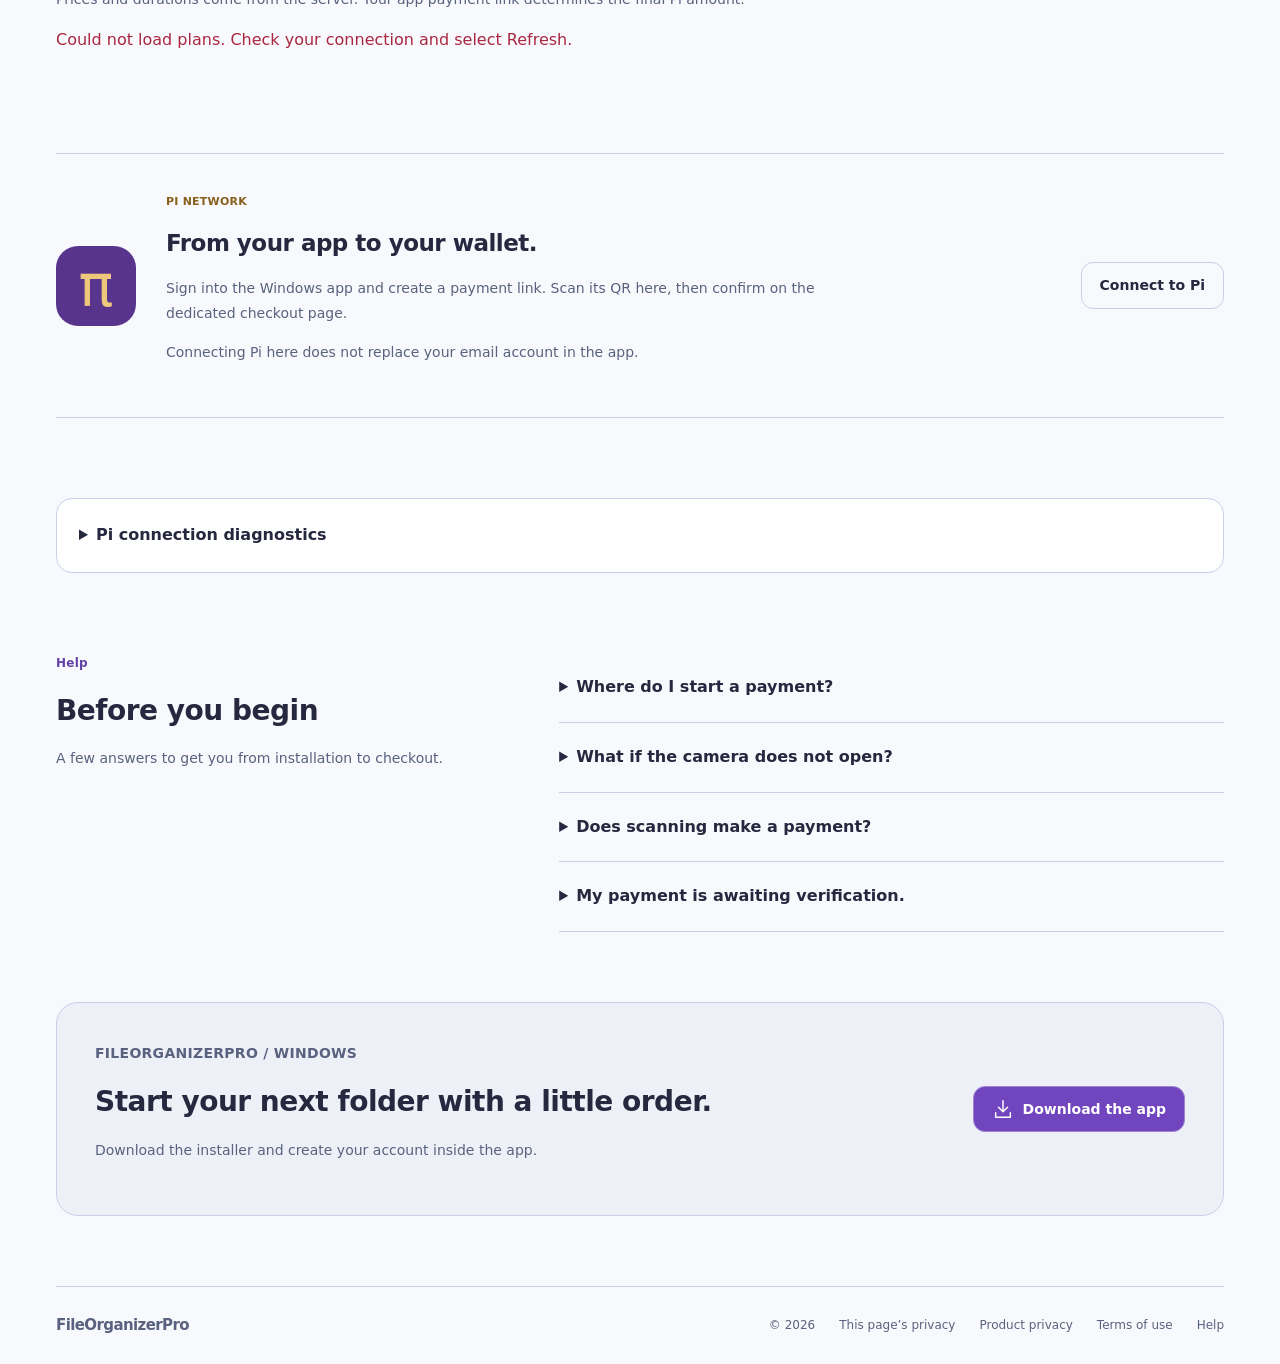
==== commit e74cc25c: "Normalize header control dimensions across screen sizes" ====
--- a/web/index.html
+++ b/web/index.html
@@ -3,7 +3,7 @@
 <head>
 <meta charset="utf-8"><meta name="viewport" content="width=device-width,initial-scale=1"><meta name="theme-color" content="#12141c"><meta name="referrer" content="no-referrer">
 <meta name="description" content="FileOrganizerPro — Windows file organization and Pi checkout."><title>FileOrganizerPro</title>
-<link rel="stylesheet" href="assets/home-v2.css?v=20261104-header1">
+<link rel="stylesheet" href="assets/home-v2.css?v=20261104-sizing1">
 <script>
 // Keep previously issued root payment links working on this same checkout host.
 (() => {
--- a/web/assets/home-v2.css
+++ b/web/assets/home-v2.css
@@ -5,43 +5,38 @@
 
 .diagnostic-panel{border:1px solid var(--line);border-radius:16px;padding:22px;background:var(--surface)}.diagnostic-panel summary{font-weight:600}.diagnostic-panel .actions{margin-top:18px}#piDebugLog{white-space:pre-wrap;overflow-wrap:anywhere;max-height:240px;overflow:auto;text-align:left;background:var(--panel);padding:14px;border-radius:10px;font-size:12px;unicode-bidi:isolate}#piDebugState{font-size:13px;color:var(--muted)}
 
-/* Keep native locale names usable without widening the mobile header. */
-#language{max-width:150px;min-width:0;}
-@media(max-width:600px){#language{max-width:110px;}.tools{min-width:0;}}
-
-/* Native language chooser retains keyboard and mobile accessibility behind a globe. */
-.language-control{position:relative;display:inline-flex;align-items:center;justify-content:center;flex-shrink:0;cursor:pointer;}
+/* Shared header sizing; no stacked overrides from earlier patches. */
+.language-control{position:relative;display:inline-flex;align-items:center;justify-content:center;cursor:pointer;}
 .language-control #language{position:absolute;inset:0;width:100%;height:100%;max-width:none;min-width:0;opacity:0;cursor:pointer;margin:0;padding:0;}
 .language-control:focus-within{outline:2px solid var(--focus);outline-offset:4px;}
-.pi-shortcut{display:inline-flex;align-items:center;justify-content:center;text-decoration:none;font-size:14px;font-weight:600;white-space:nowrap;min-height:43px;padding:9px 14px;}
 #pi{scroll-margin-top:24px;}
-
-/* Logical trailing order: Pi at the outside edge, language, then theme inward. */
-header .tools{flex-wrap:wrap;justify-content:flex-end;}
-@media(max-width:700px){header .tools{width:100%;margin-inline-start:0;}header .pi-shortcut{max-width:calc(100% - 110px);white-space:normal;}}
-
-/* Header geometry stays LTR; localized controls retain their own text direction. */
-header{direction:ltr;flex-wrap:nowrap;gap:14px;}
-header .brand{direction:ltr;flex-shrink:0;}
+header{direction:ltr;flex-wrap:nowrap;gap:16px;}
+header .brand{direction:ltr;flex-shrink:0;font-size:20px;}
+header .brand-icon svg{width:26px;height:26px;}
 header .tools{direction:ltr;flex-wrap:nowrap;width:auto;margin-inline-start:auto;gap:8px;flex-shrink:0;}
-header #theme{order:1;}header .language-control{order:2;}header .pi-shortcut{order:3;color:var(--brand);white-space:nowrap;max-width:none;}
+header .tools>.icon-button{width:44px;min-width:44px;height:44px;min-height:44px;padding:0;flex:0 0 44px;border-radius:10px;}
+header .tools>.button{height:44px;min-height:44px;padding:0 14px;font-size:14px;line-height:1.3;border-radius:10px;}
+header .tools svg{width:20px;height:20px;}
+header #theme{order:1;}header .language-control{order:2;}
+header .pi-shortcut{order:3;color:var(--brand);width:max-content;min-width:96px;white-space:nowrap;}
 header .tools>[data-scan]{order:0;}
 [dir=rtl] header nav,[dir=rtl] header .pi-shortcut,[dir=rtl] header select{direction:rtl;}
+@media(max-width:1100px){header nav{display:none;}}
 @media(max-width:700px){
- header{gap:8px;}header .brand{font-size:14px;gap:5px;}header .brand-icon{padding:5px;}
- header .brand-icon svg{width:19px;height:19px;}header .tools{gap:5px;}
- header .icon-button{width:34px;min-width:34px;min-height:38px;padding:6px;}
- header .pi-shortcut{font-size:12px;padding:7px 8px;min-height:38px;}
+ header{gap:8px;margin-inline:-4px;}
+ header .brand{font-size:14px;gap:5px;letter-spacing:-.5px;}
+ header .brand-icon{display:inline-flex;padding:5px;border-radius:8px;}
+ header .brand-icon svg{width:20px;height:20px;}
+ header .tools{gap:6px;}
+ header .tools>.icon-button{width:40px;min-width:40px;height:40px;min-height:40px;flex-basis:40px;}
+ header .tools>.button{height:40px;min-height:40px;padding:0 10px;font-size:12px;line-height:1.05;}
+ header .pi-shortcut{min-width:88px;max-width:112px;white-space:normal;overflow-wrap:anywhere;}
 }
-@media(max-width:460px){
- header .brand{font-size:12px;gap:4px;letter-spacing:-.5px;}header .brand-icon{display:inline-flex;padding:4px;border-radius:7px;}
- header .brand-icon svg{width:16px;height:16px;}header .tools{gap:4px;}
- header .pi-shortcut{font-size:11px;padding:7px 5px;}header .icon-button{width:30px;min-width:30px;padding:4px;}
+@media(max-width:380px){
+ header{margin-inline:-10px;gap:4px;}
+ header .brand{font-size:12px;gap:3px;letter-spacing:-.6px;}
+ header .brand-icon{padding:3px;}header .brand-icon svg{width:16px;height:16px;}
+ header .tools{gap:4px;}
+ header .tools>.button{font-size:11px;line-height:1.1;padding-inline:5px;}
+ header .pi-shortcut{width:80px;min-width:80px;max-width:80px;white-space:normal;overflow-wrap:anywhere;}
 }
-@media(max-width:460px){
- header{margin-inline:-10px;gap:5px;}
- header .brand{font-size:11px;letter-spacing:-.65px;gap:3px;}
- header .brand-icon{padding:3px;}header .brand-icon svg{width:14px;height:14px;}
- header .tools{gap:3px;}header .icon-button{width:28px;min-width:28px;}
- header .pi-shortcut{font-size:11px;padding-inline:4px;}
-}
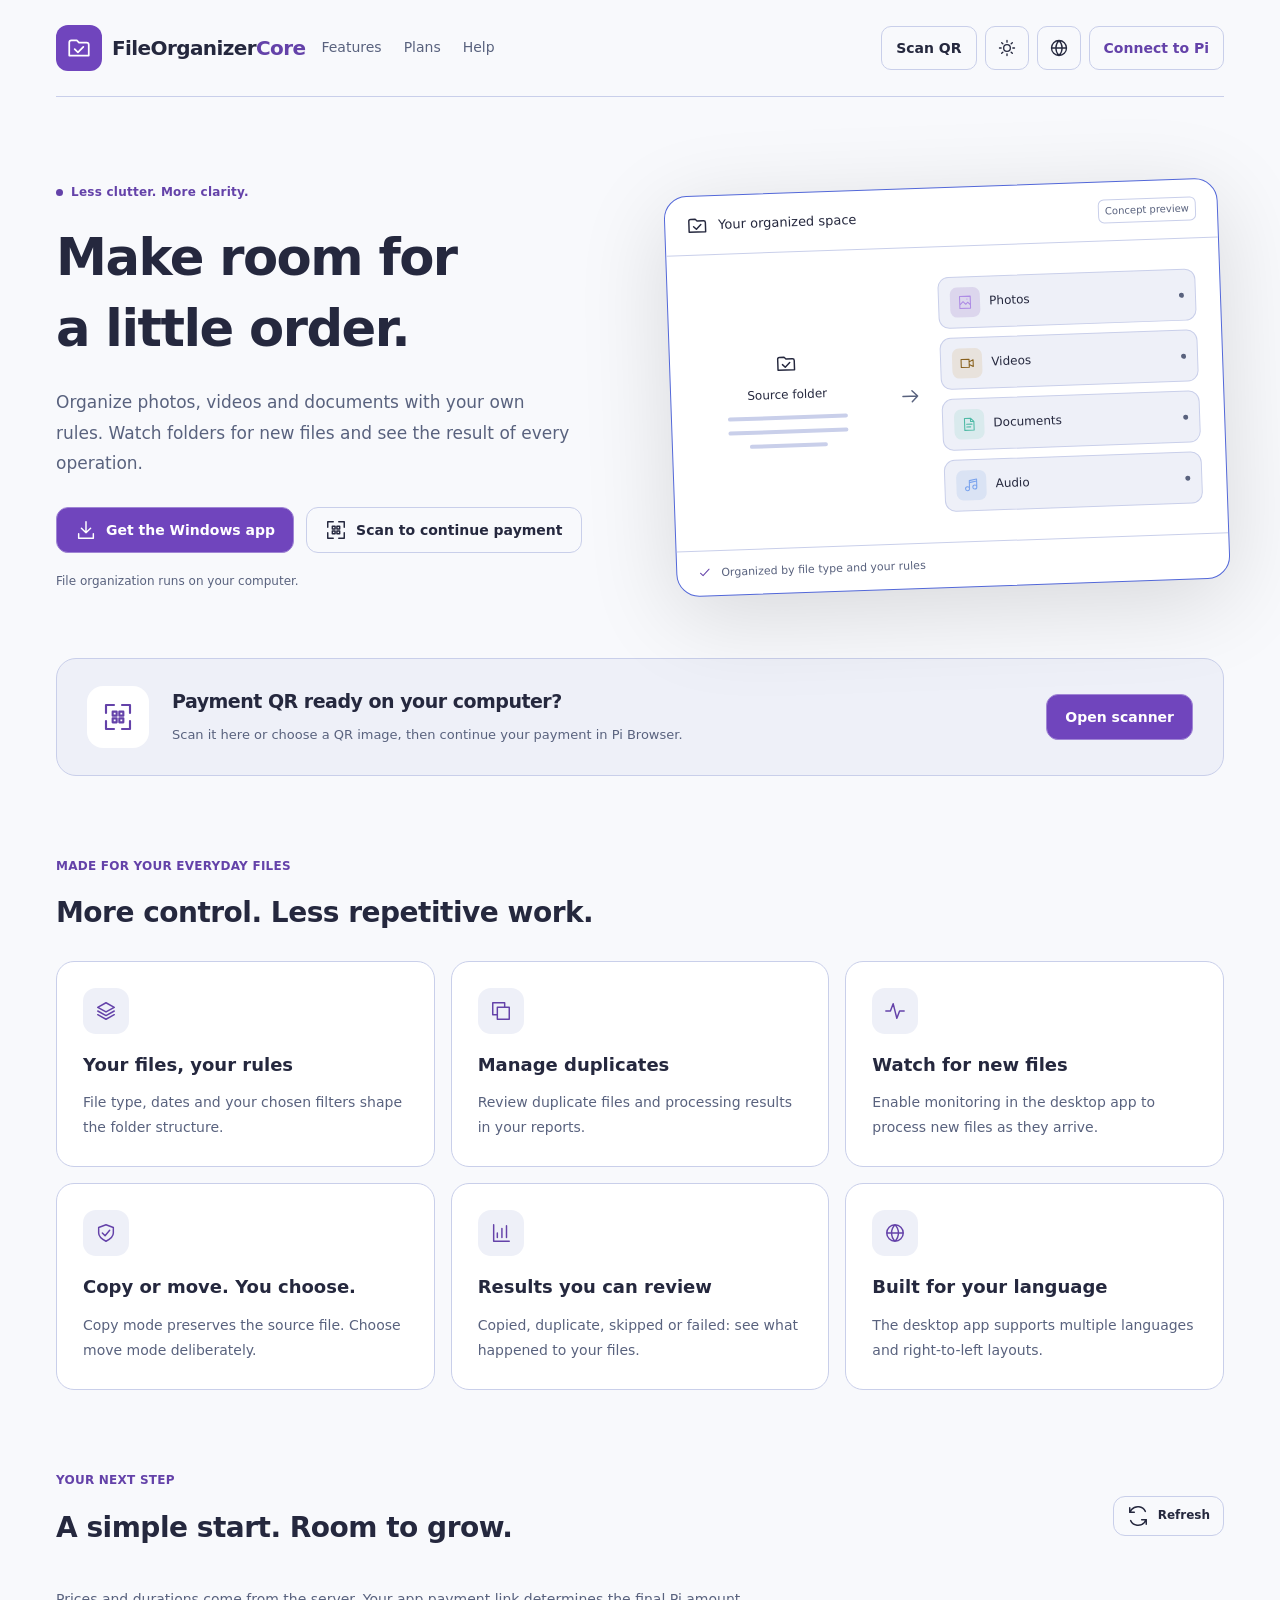
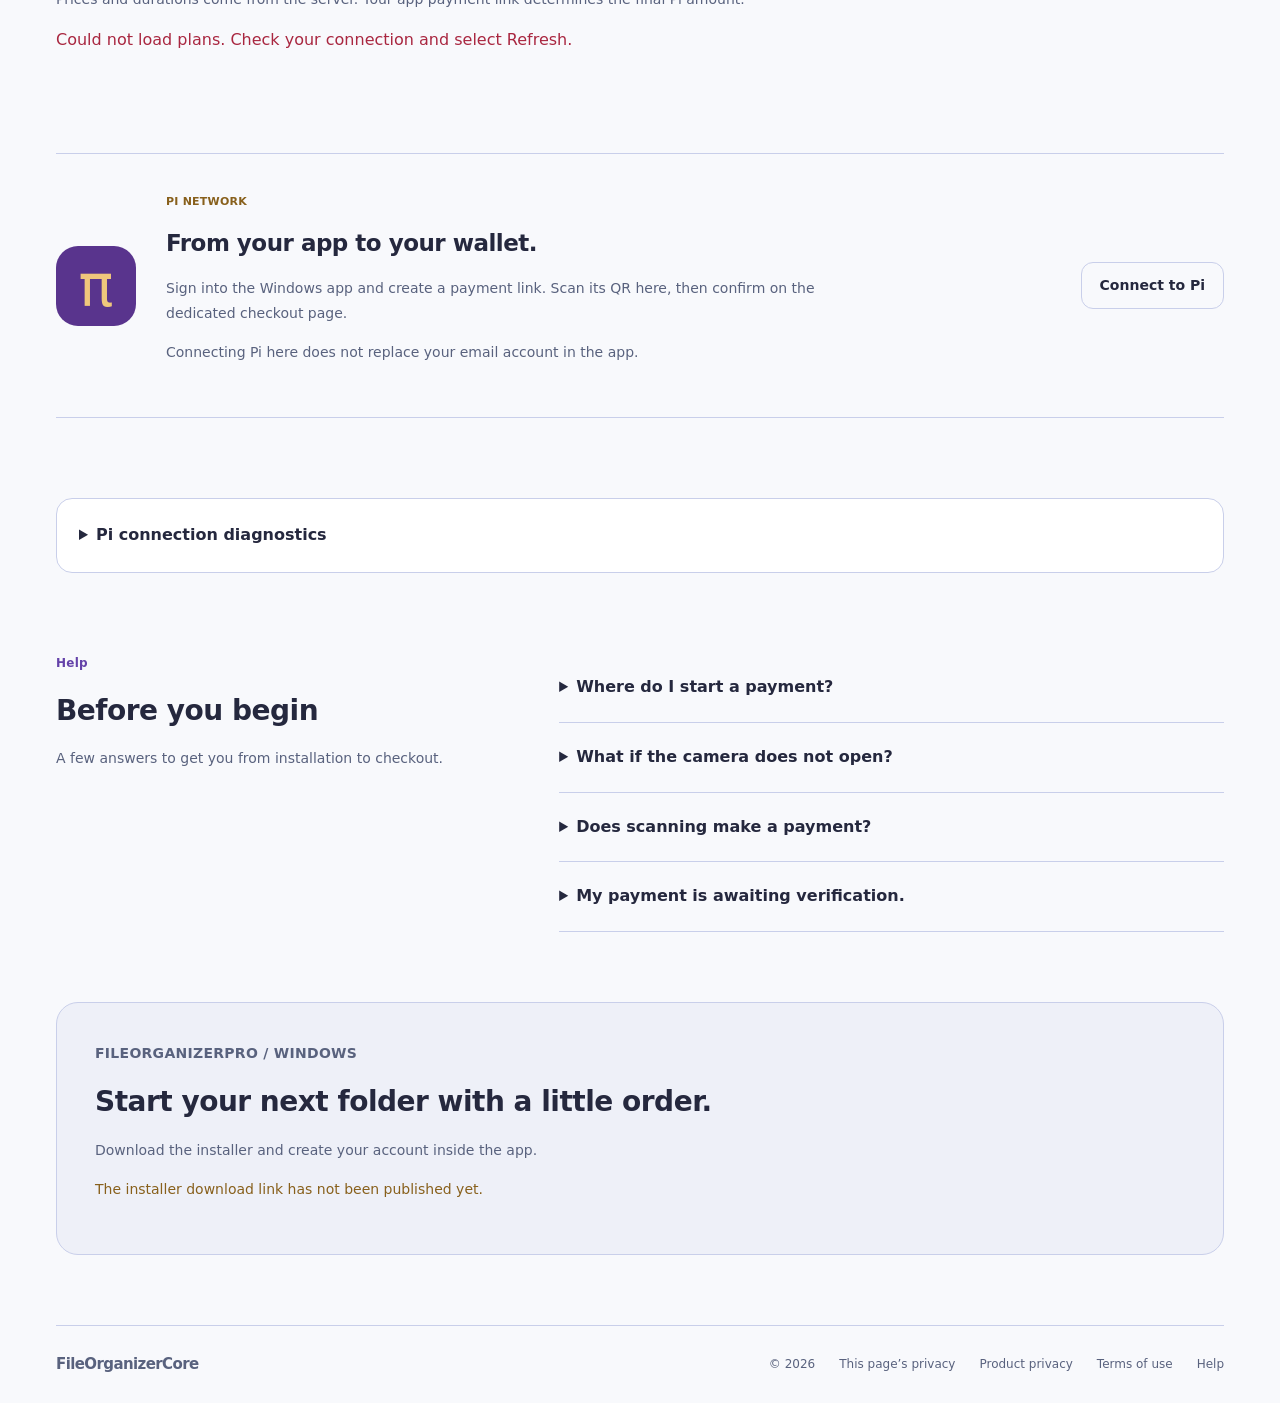
==== commit f1f75373: "Rebrand to FileOrganizerCore and update website documentation" ====
--- a/web/index.html
+++ b/web/index.html
@@ -2,8 +2,8 @@
 <html lang="fa" dir="rtl">
 <head>
 <meta charset="utf-8"><meta name="viewport" content="width=device-width,initial-scale=1"><meta name="theme-color" content="#12141c"><meta name="referrer" content="no-referrer">
-<meta name="description" content="FileOrganizerPro — Windows file organization and Pi checkout."><title>FileOrganizerPro</title>
-<link rel="stylesheet" href="assets/home-v2.css?v=20261104-sizing1">
+<meta name="description" content="FileOrganizerCore — Windows file organization and Pi checkout."><title>FileOrganizerCore</title>
+<link rel="stylesheet" href="assets/home-v2.css?v=20261105-core">
 <script>
 // Keep previously issued root payment links working on this same checkout host.
 (() => {
@@ -16,7 +16,7 @@
   location.replace(target.href);
 })();
 </script>
-<script defer src="config.js?v=20261022"></script><script defer src="assets/home-runtime.js?v=20261104-header1"></script>
+<script defer src="config.js?v=20261105-core"></script><script defer src="assets/home-runtime.js?v=20261105-core"></script>
 </head>
 <body>
 <script>
@@ -25,7 +25,7 @@
 </script>
 <a class="skip" href="#main" data-t="skip">رفتن به محتوا</a>
 <div class="shell">
-<header><a class="brand" href="#top" aria-label="FileOrganizerPro"><span class="brand-icon" data-icon="folder"></span><b>FileOrganizer<span>Pro</span></b></a><nav aria-label="Navigation"><a href="#features" data-t="features">قابلیت‌ها</a><a href="#pricing" data-t="plans">پلن‌ها</a><a href="#help" data-t="help">راهنما</a></nav><div class="tools"><button class="button small" data-scan data-t="scan">اسکن QR</button><button id="theme" class="icon-button" aria-label="Theme" data-icon="sun"></button><label class="language-control icon-button"><span data-icon="globe" aria-hidden="true"></span><select id="language" aria-label="Language"><option value="fa">فارسی</option><option value="en">English</option></select></label><a id="piShortcut" class="button pi-shortcut" href="#pi" data-t="piLogin">اتصال به پای</a></div></header>
+<header><a class="brand" href="#top" aria-label="FileOrganizerCore"><span class="brand-icon" data-icon="folder"></span><b>FileOrganizer<span>Core</span></b></a><nav aria-label="Navigation"><a href="#features" data-t="features">قابلیت‌ها</a><a href="#pricing" data-t="plans">پلن‌ها</a><a href="#help" data-t="help">راهنما</a></nav><div class="tools"><button class="button small" data-scan data-t="scan">اسکن QR</button><button id="theme" class="icon-button" aria-label="Theme" data-icon="sun"></button><label class="language-control icon-button"><span data-icon="globe" aria-hidden="true"></span><select id="language" aria-label="Language"><option value="fa">فارسی</option><option value="en">English</option></select></label><a id="piShortcut" class="button pi-shortcut" href="#pi" data-t="piLogin">اتصال به پای</a></div></header>
 <main id="main">
 <section class="hero" id="top"><div class="hero-copy"><div class="eyebrow"><span class="live-dot"></span><span data-t="eyebrow">فایل‌های مرتب. تمرکز بیشتر.</span></div><h1 data-t="hero">به شلوغی فایل‌ها<br>نظم بده.</h1><p class="lead" data-t="intro">عکس‌ها، ویدیوها و اسنادت را با قوانین دلخواه مرتب کن. پوشه‌ها را پایش کن و نتیجهٔ هر عملیات را ببین.</p><div class="actions"><a class="button primary" href="#download"><span data-icon="download"></span><span data-t="getApp">دریافت نسخهٔ ویندوز</span></a><button class="button" data-scan><span data-icon="scan"></span><span data-t="scanPay">اسکن و ادامهٔ پرداخت</span></button></div><p class="fine" data-t="local">سازماندهی فایل‌ها روی کامپیوتر شما انجام می‌شود.</p></div>
 <div class="app-preview" aria-label="Interface illustration"><div class="preview-bar"><span data-icon="folder"></span><span data-t="workspace">فضای مرتب شما</span><span class="preview-tag" data-t="illustration">نمای مفهومی</span></div><div class="preview-flow"><div class="source-folder"><span data-icon="folder"></span><span data-t="source">پوشهٔ مبدأ</span><i></i><i></i><i></i></div><span class="flow-mark" data-icon="arrow"></span><div class="file-stack"><div><span class="tile violet" data-icon="image"></span><span data-t="photos">عکس‌ها</span><span class="mini-dot"></span></div><div><span class="tile amber" data-icon="video"></span><span data-t="videos">ویدیوها</span><span class="mini-dot"></span></div><div><span class="tile teal" data-icon="document"></span><span data-t="documents">اسناد</span><span class="mini-dot"></span></div><div><span class="tile blue" data-icon="audio"></span><span data-t="audio">صداها</span><span class="mini-dot"></span></div></div></div><div class="preview-bottom"><span data-icon="check"></span><span data-t="rules">بر اساس نوع فایل و قوانین شما</span></div></div></section>
@@ -42,7 +42,7 @@
 <section id="piDebug" class="section"><details class="diagnostic-panel"><summary data-t="diagnosticsTitle">گزارش عیب‌یابی اتصال Pi</summary><p class="fine" data-t="diagnosticsNote">فقط مراحل فنی ثبت می‌شوند؛ توکن، لینک پرداخت و اطلاعات حساب در گزارش قرار نمی‌گیرند.</p><div class="actions"><button id="piDebugCopy" class="button small" data-t="diagnosticsCopy">کپی گزارش</button><button id="piDebugClear" class="button small" data-t="diagnosticsClear">پاک‌کردن گزارش</button></div><p id="piDebugState" role="status"></p><pre id="piDebugLog" dir="ltr" tabindex="0"></pre></details></section>
 <section id="help" class="section help-grid"><div><p class="eyebrow" data-t="help">راهنما</p><h2 data-t="faqTitle">قبل از شروع</h2><p class="section-note" data-t="helpIntro">پاسخ‌های کوتاه برای مسیر نصب، اسکن و خرید.</p></div><div class="faq"><details><summary data-t="q1">از کجا پرداخت را شروع کنم؟</summary><p data-t="a1">در اپ ویندوز وارد حساب شوید، پلن و تخفیف را انتخاب کنید و لینک پرداخت بسازید. سپس QR را اینجا اسکن کنید یا لینک را وارد کنید. خرید به همان حساب اپ متصل می‌ماند.</p></details><details><summary data-t="q2">اگر دوربین باز نشد چه کنم؟</summary><p data-t="a2">مجوز دوربین مرورگر را بررسی کنید. می‌توانید تصویر QR را انتخاب کنید یا لینک پرداخت را دستی وارد کنید. اسکن مستقیم به HTTPS و پشتیبانی مرورگر نیاز دارد.</p></details><details><summary data-t="q3">آیا اسکن، پرداخت را انجام می‌دهد؟</summary><p data-t="a3">خیر. ابتدا لینک معتبر شناسایی می‌شود و با تأیید شما صفحهٔ پرداخت باز می‌شود. هیچ پرداختی صرفاً با اسکن انجام نمی‌شود.</p></details><details><summary data-t="q4">پرداخت من در انتظار تأیید است.</summary><p data-t="a4">دوباره پرداخت نکنید. همان لینک را باز کنید تا وضعیت بررسی شود. اگر مبلغ کسر شده ولی پلن فعال نشده، اطلاعات تراکنش را برای پیگیری نگه دارید.</p></details></div></section>
 <section id="download" class="download"><div><p class="eyebrow">FILEORGANIZERPRO / WINDOWS</p><h2 data-t="downloadTitle">پوشهٔ بعدی را مرتب‌تر شروع کن.</h2><p data-t="downloadBody">فایل نصب را دریافت کنید و حساب کاربری خود را داخل اپ بسازید.</p><p id="downloadStatus" role="status"></p></div><a id="downloadButton" class="button primary" hidden><span data-icon="download"></span><span data-t="download">دانلود نرم‌افزار</span></a></section>
-</main><footer><a class="brand" href="#top"><b>FileOrganizerPro</b></a><span>© <span id="year"></span></span><button id="privacy" class="text-button" data-t="privacy">حریم خصوصی این صفحه</button><a href="privacy.html" data-t="productPrivacy">حریم خصوصی محصول</a><a href="terms.html" data-t="terms">شرایط استفاده</a><a href="#help" data-t="help">راهنما</a></footer>
+</main><footer><a class="brand" href="#top"><b>FileOrganizerCore</b></a><span>© <span id="year"></span></span><button id="privacy" class="text-button" data-t="privacy">حریم خصوصی این صفحه</button><a href="privacy.html" data-t="productPrivacy">حریم خصوصی محصول</a><a href="terms.html" data-t="terms">شرایط استفاده</a><a href="#help" data-t="help">راهنما</a></footer>
 </div>
 <dialog id="scanner" aria-labelledby="scannerTitle"><div class="dialog-head"><div><p class="eyebrow" data-t="scanStep">از اپ به صفحهٔ پرداخت</p><h2 id="scannerTitle" data-t="scanTitle">اسکن کد پرداخت</h2></div><button class="icon-button" id="closeScanner" data-icon="close" aria-label="Close"></button></div><p class="muted" id="selectedPlan"></p><div class="viewfinder"><video id="camera" muted playsinline autoplay></video><div id="cameraPlaceholder"><span data-icon="scan"></span><p data-t="cameraHint">کد QR اپ را داخل کادر بگیرید.</p></div><div class="scan-corners" aria-hidden="true"></div></div><p id="scanStatus" role="status" aria-live="polite">درخواست دسترسی به دوربین…</p><div class="actions scanner-actions"><button id="stopCamera" class="button" hidden>توقف دوربین</button><button id="switchCamera" class="icon-button" hidden data-icon="refresh" aria-label="Switch camera"></button><button id="torch" class="button small" hidden data-t="torch">چراغ</button><label class="button upload-button"><span data-icon="image"></span><span data-t="imageSelect">انتخاب تصویر QR</span><input id="qrImage" type="file" accept="image/png,image/jpeg,image/webp"></label></div><details class="manual"><summary data-t="manual">لینک پرداخت را دارم</summary><label for="paymentLink" data-t="linkLabel">لینک ساخته‌شده در اپ</label><div class="link-row"><input id="paymentLink" type="url" dir="ltr" autocomplete="off" spellcheck="false" placeholder="https://…/checkout.html?token=…"><button id="checkLink" class="button" data-t="checkLink">بررسی لینک</button></div></details><div id="scanResult" class="scan-result" hidden><strong data-t="validLink">لینک پرداخت شناسایی شد</strong><p id="resultHost" dir="ltr"></p><p data-t="confirmInfo">در صفحهٔ بعد، پلن و مبلغ را قبل از تأیید بررسی کنید.</p><button id="openPayment" class="button primary" data-t="continue">ادامه به صفحهٔ پرداخت</button></div><p class="fine" data-t="scanPrivacy">تصویر دوربین و فایل QR برای اسکن به سرور ارسال نمی‌شوند.</p></dialog>
 <dialog id="privacyDialog" aria-labelledby="privacyTitle"><div class="dialog-head"><h2 id="privacyTitle" data-t="privacy">حریم خصوصی این صفحه</h2><button id="closePrivacy" class="icon-button" data-icon="close" aria-label="Close"></button></div><p data-t="privacyBody">اسکن QR داخل مرورگر انجام می‌شود. هنگام بستن اسکنر یا پنهان‌شدن صفحه، دوربین متوقف می‌شود. زبان و تم در همین مرورگر ذخیره می‌شوند. دریافت پلن‌ها به سرور اپ متصل می‌شود و اتصال اختیاری Pi از SDK پای استفاده می‌کند. لینک پرداخت فقط پس از انتخاب «ادامه» باز می‌شود؛ تصاویر برای اسکن آپلود نمی‌شوند. این توضیح مربوط به همین صفحه است.</p><button id="clearPrefs" class="button" data-t="clearPrefs">پاک‌کردن تنظیمات ذخیره‌شدهٔ این صفحه</button><p id="privacyStatus" role="status"></p></dialog>
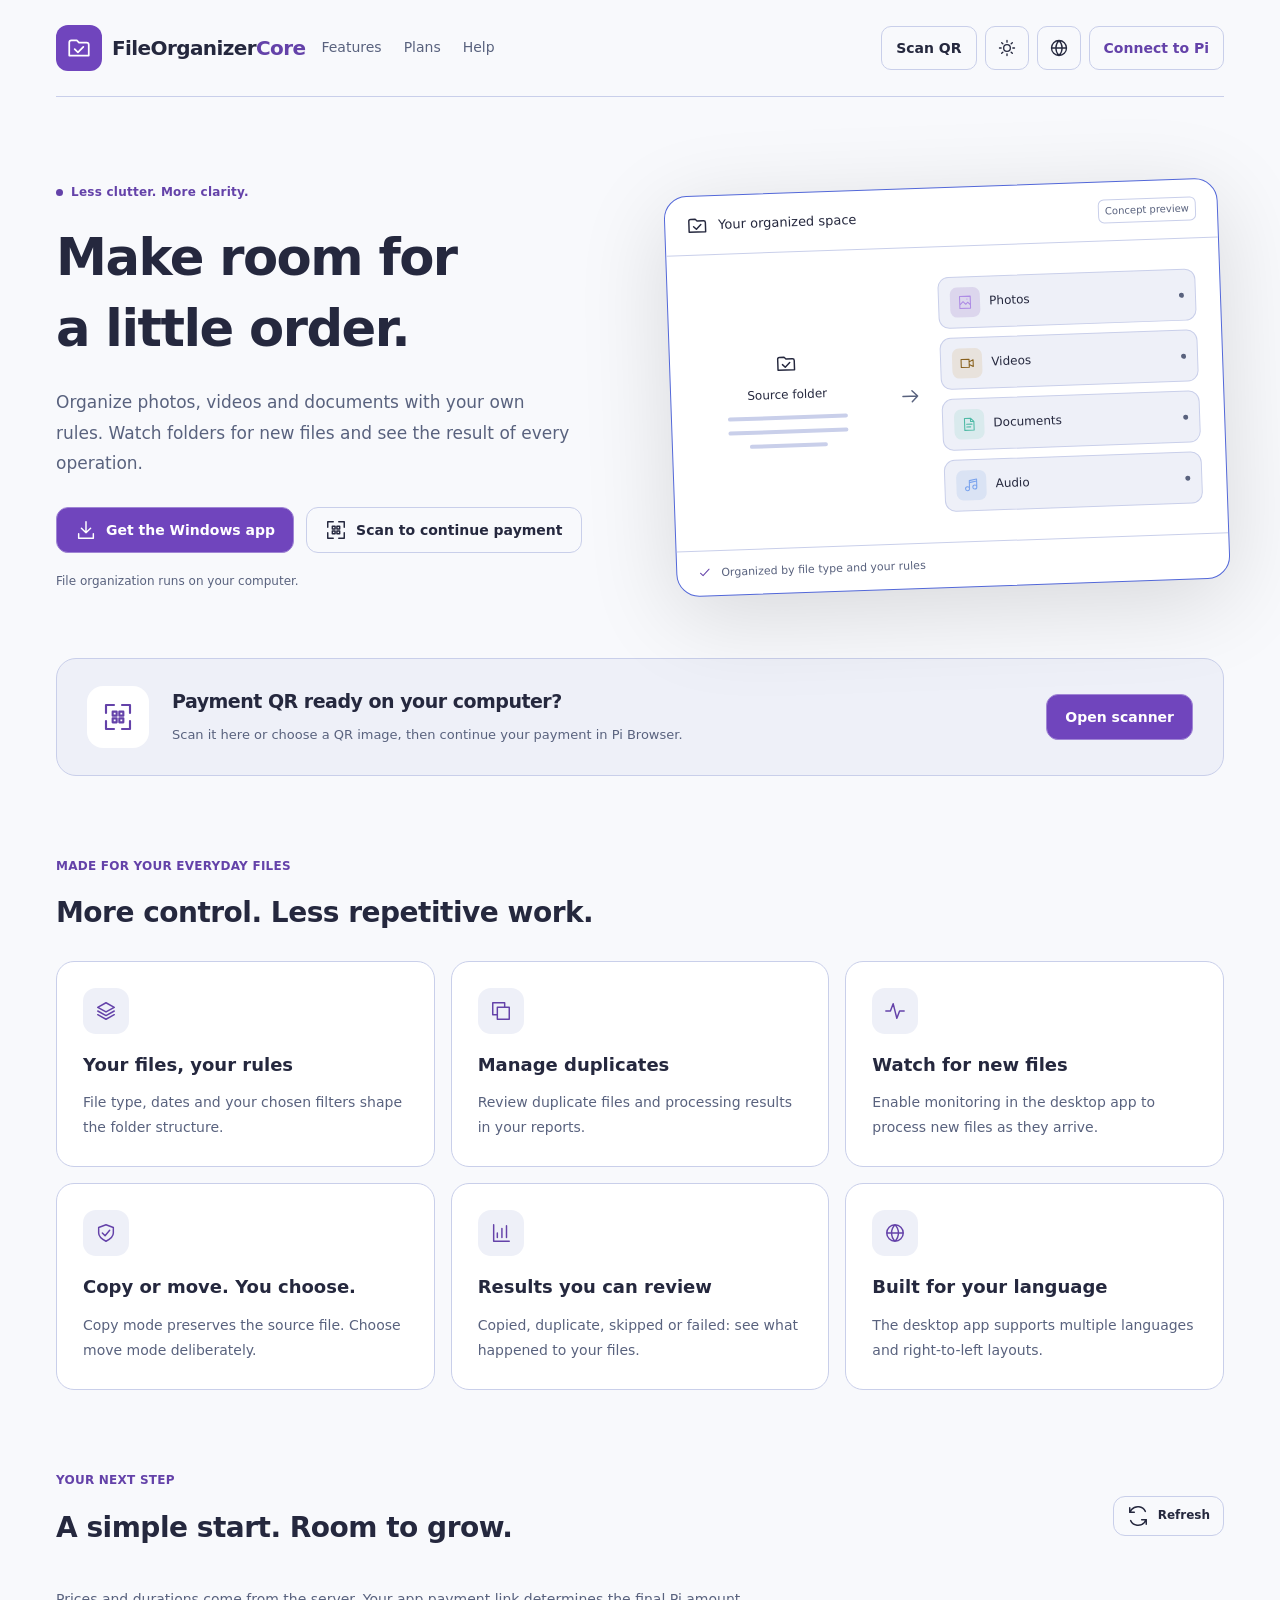
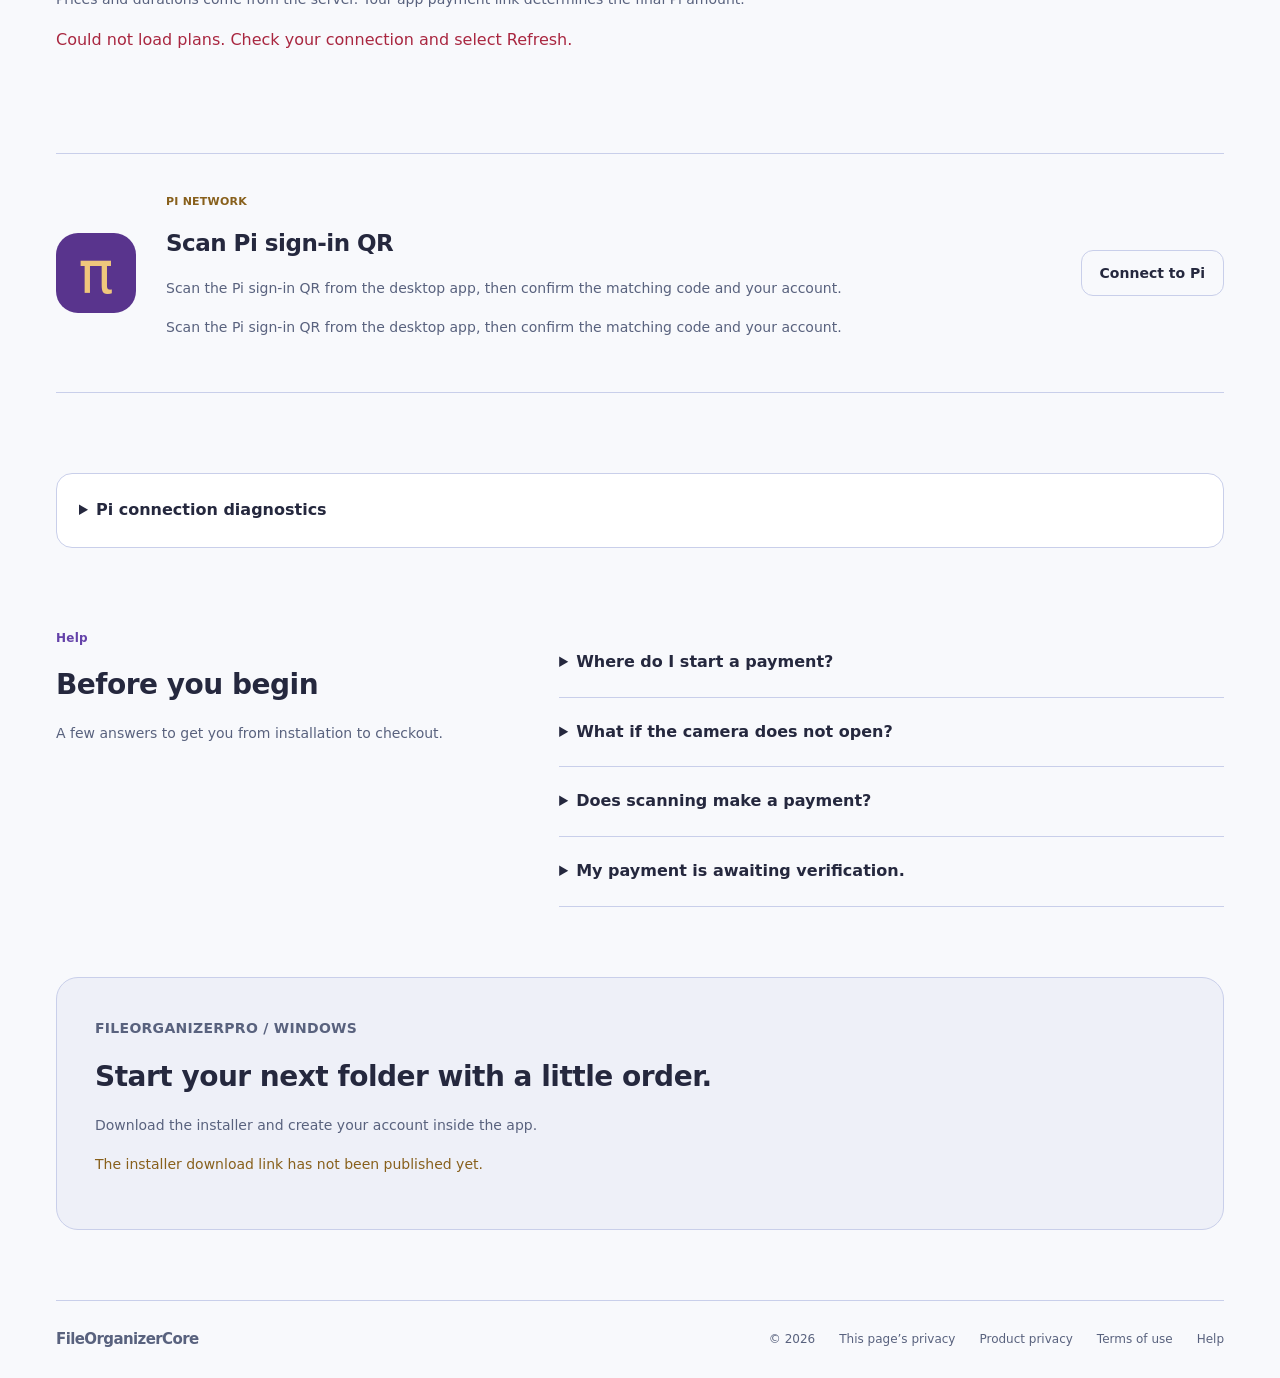
==== commit 6b064d49: "Fix Pi quote display and add desktop sign-in QR scanner" ====
--- a/web/index.html
+++ b/web/index.html
@@ -16,7 +16,7 @@
   location.replace(target.href);
 })();
 </script>
-<script defer src="config.js?v=20261105-core"></script><script defer src="assets/home-runtime.js?v=20261105-core"></script>
+<script defer src="config.js?v=20261105-core"></script><script defer src="assets/home-runtime.js?v=20261109-auth-scan"></script>
 </head>
 <body>
 <script>
@@ -44,7 +44,7 @@
 <section id="download" class="download"><div><p class="eyebrow">FILEORGANIZERPRO / WINDOWS</p><h2 data-t="downloadTitle">پوشهٔ بعدی را مرتب‌تر شروع کن.</h2><p data-t="downloadBody">فایل نصب را دریافت کنید و حساب کاربری خود را داخل اپ بسازید.</p><p id="downloadStatus" role="status"></p></div><a id="downloadButton" class="button primary" hidden><span data-icon="download"></span><span data-t="download">دانلود نرم‌افزار</span></a></section>
 </main><footer><a class="brand" href="#top"><b>FileOrganizerCore</b></a><span>© <span id="year"></span></span><button id="privacy" class="text-button" data-t="privacy">حریم خصوصی این صفحه</button><a href="privacy.html" data-t="productPrivacy">حریم خصوصی محصول</a><a href="terms.html" data-t="terms">شرایط استفاده</a><a href="#help" data-t="help">راهنما</a></footer>
 </div>
-<dialog id="scanner" aria-labelledby="scannerTitle"><div class="dialog-head"><div><p class="eyebrow" data-t="scanStep">از اپ به صفحهٔ پرداخت</p><h2 id="scannerTitle" data-t="scanTitle">اسکن کد پرداخت</h2></div><button class="icon-button" id="closeScanner" data-icon="close" aria-label="Close"></button></div><p class="muted" id="selectedPlan"></p><div class="viewfinder"><video id="camera" muted playsinline autoplay></video><div id="cameraPlaceholder"><span data-icon="scan"></span><p data-t="cameraHint">کد QR اپ را داخل کادر بگیرید.</p></div><div class="scan-corners" aria-hidden="true"></div></div><p id="scanStatus" role="status" aria-live="polite">درخواست دسترسی به دوربین…</p><div class="actions scanner-actions"><button id="stopCamera" class="button" hidden>توقف دوربین</button><button id="switchCamera" class="icon-button" hidden data-icon="refresh" aria-label="Switch camera"></button><button id="torch" class="button small" hidden data-t="torch">چراغ</button><label class="button upload-button"><span data-icon="image"></span><span data-t="imageSelect">انتخاب تصویر QR</span><input id="qrImage" type="file" accept="image/png,image/jpeg,image/webp"></label></div><details class="manual"><summary data-t="manual">لینک پرداخت را دارم</summary><label for="paymentLink" data-t="linkLabel">لینک ساخته‌شده در اپ</label><div class="link-row"><input id="paymentLink" type="url" dir="ltr" autocomplete="off" spellcheck="false" placeholder="https://…/checkout.html?token=…"><button id="checkLink" class="button" data-t="checkLink">بررسی لینک</button></div></details><div id="scanResult" class="scan-result" hidden><strong data-t="validLink">لینک پرداخت شناسایی شد</strong><p id="resultHost" dir="ltr"></p><p data-t="confirmInfo">در صفحهٔ بعد، پلن و مبلغ را قبل از تأیید بررسی کنید.</p><button id="openPayment" class="button primary" data-t="continue">ادامه به صفحهٔ پرداخت</button></div><p class="fine" data-t="scanPrivacy">تصویر دوربین و فایل QR برای اسکن به سرور ارسال نمی‌شوند.</p></dialog>
+<dialog id="scanner" aria-labelledby="scannerTitle"><div class="dialog-head"><div><p class="eyebrow" id="scannerStep" data-t="scanStep">از اپ به صفحهٔ پرداخت</p><h2 id="scannerTitle" data-t="scanTitle">اسکن کد پرداخت</h2></div><button class="icon-button" id="closeScanner" data-icon="close" aria-label="Close"></button></div><p class="muted" id="selectedPlan"></p><div class="viewfinder"><video id="camera" muted playsinline autoplay></video><div id="cameraPlaceholder"><span data-icon="scan"></span><p data-t="cameraHint">کد QR اپ را داخل کادر بگیرید.</p></div><div class="scan-corners" aria-hidden="true"></div></div><p id="scanStatus" role="status" aria-live="polite">درخواست دسترسی به دوربین…</p><div class="actions scanner-actions"><button id="stopCamera" class="button" hidden>توقف دوربین</button><button id="switchCamera" class="icon-button" hidden data-icon="refresh" aria-label="Switch camera"></button><button id="torch" class="button small" hidden data-t="torch">چراغ</button><label class="button upload-button"><span data-icon="image"></span><span data-t="imageSelect">انتخاب تصویر QR</span><input id="qrImage" type="file" accept="image/png,image/jpeg,image/webp"></label></div><details class="manual"><summary id="scannerManual" data-t="manual">لینک پرداخت را دارم</summary><label for="paymentLink" data-t="linkLabel">لینک ساخته‌شده در اپ</label><div class="link-row"><input id="paymentLink" type="url" dir="ltr" autocomplete="off" spellcheck="false" placeholder="https://…/checkout.html?token=…"><button id="checkLink" class="button" data-t="checkLink">بررسی لینک</button></div></details><div id="scanResult" class="scan-result" hidden><strong id="scannerFound" data-t="validLink">لینک پرداخت شناسایی شد</strong><p id="resultHost" dir="ltr"></p><p id="scannerConfirm" data-t="confirmInfo">در صفحهٔ بعد، پلن و مبلغ را قبل از تأیید بررسی کنید.</p><button id="openPayment" class="button primary" data-t="continue">ادامه به صفحهٔ پرداخت</button></div><p class="fine" data-t="scanPrivacy">تصویر دوربین و فایل QR برای اسکن به سرور ارسال نمی‌شوند.</p></dialog>
 <dialog id="privacyDialog" aria-labelledby="privacyTitle"><div class="dialog-head"><h2 id="privacyTitle" data-t="privacy">حریم خصوصی این صفحه</h2><button id="closePrivacy" class="icon-button" data-icon="close" aria-label="Close"></button></div><p data-t="privacyBody">اسکن QR داخل مرورگر انجام می‌شود. هنگام بستن اسکنر یا پنهان‌شدن صفحه، دوربین متوقف می‌شود. زبان و تم در همین مرورگر ذخیره می‌شوند. دریافت پلن‌ها به سرور اپ متصل می‌شود و اتصال اختیاری Pi از SDK پای استفاده می‌کند. لینک پرداخت فقط پس از انتخاب «ادامه» باز می‌شود؛ تصاویر برای اسکن آپلود نمی‌شوند. این توضیح مربوط به همین صفحه است.</p><button id="clearPrefs" class="button" data-t="clearPrefs">پاک‌کردن تنظیمات ذخیره‌شدهٔ این صفحه</button><p id="privacyStatus" role="status"></p></dialog>
 <noscript>برای دریافت پلن‌ها و اسکن QR، JavaScript مرورگر را فعال کنید. / Enable JavaScript to load plans and scan QR codes.</noscript>
 </body></html>
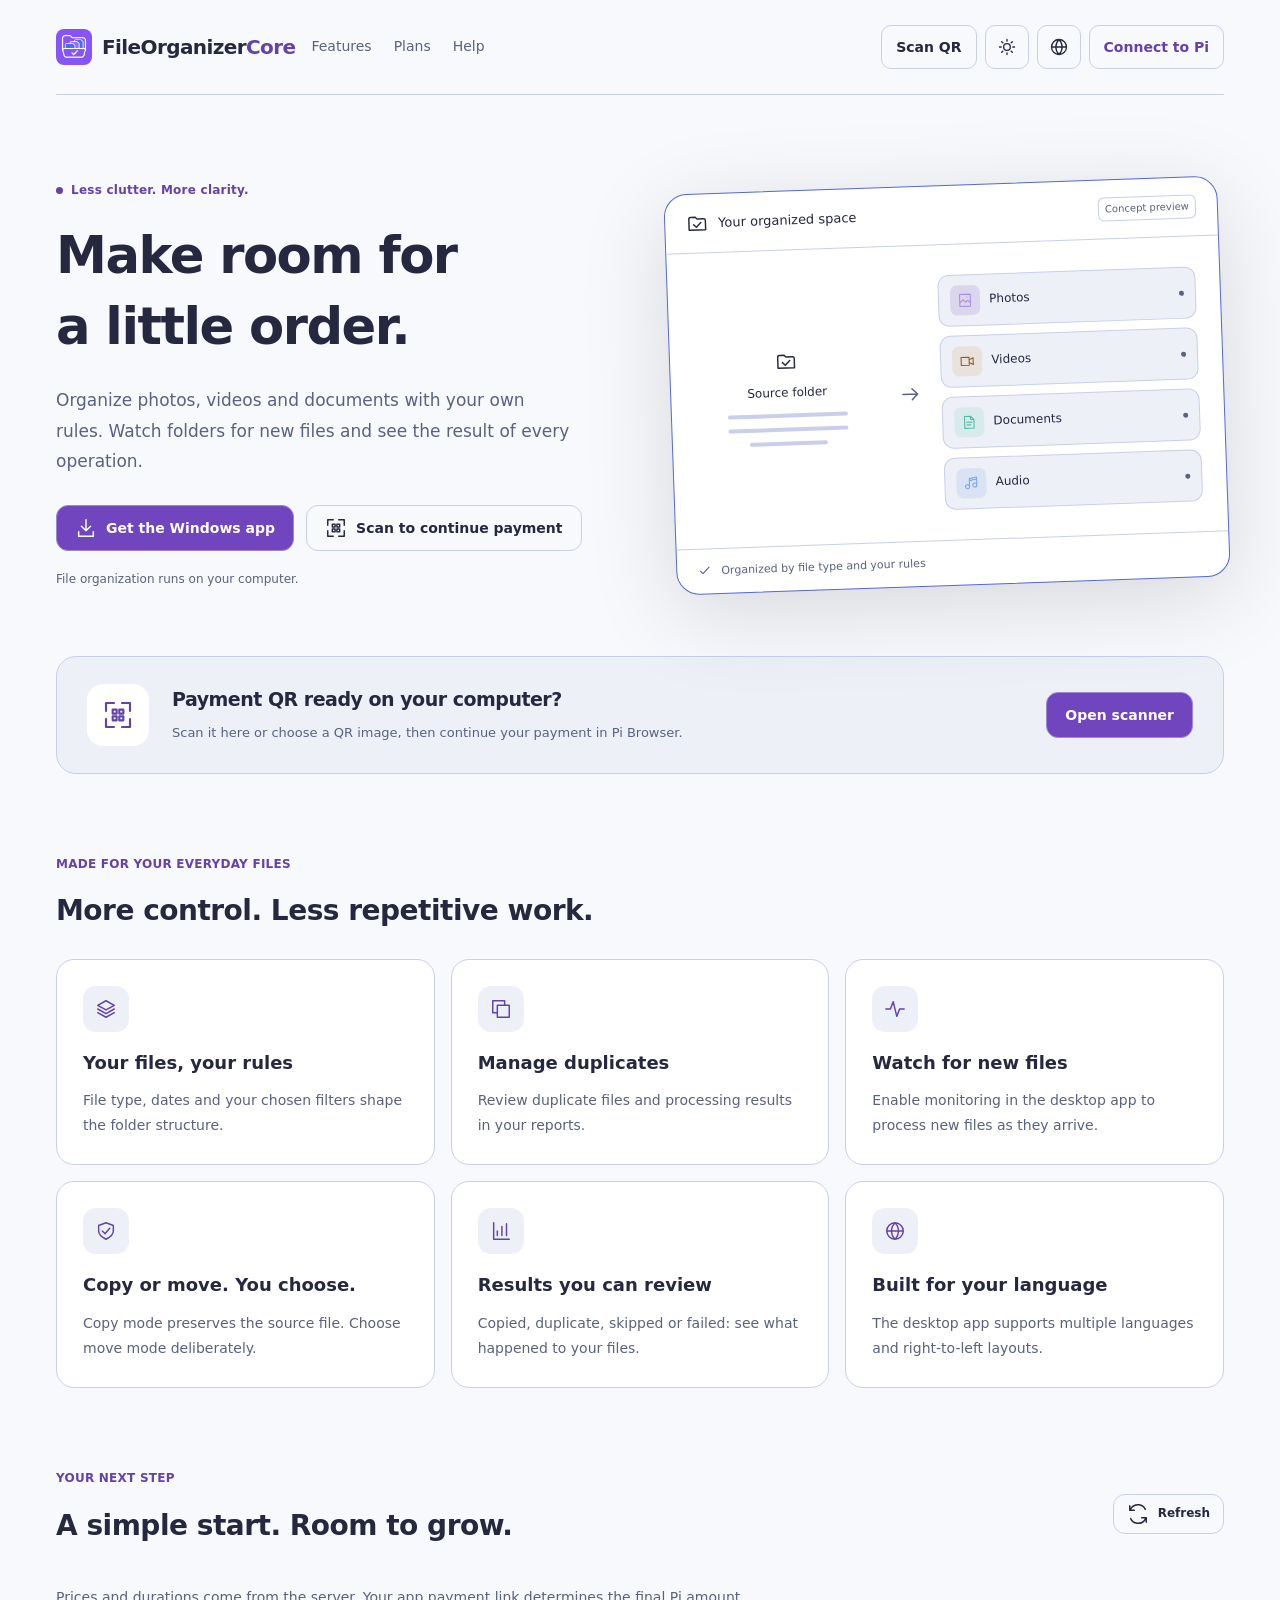
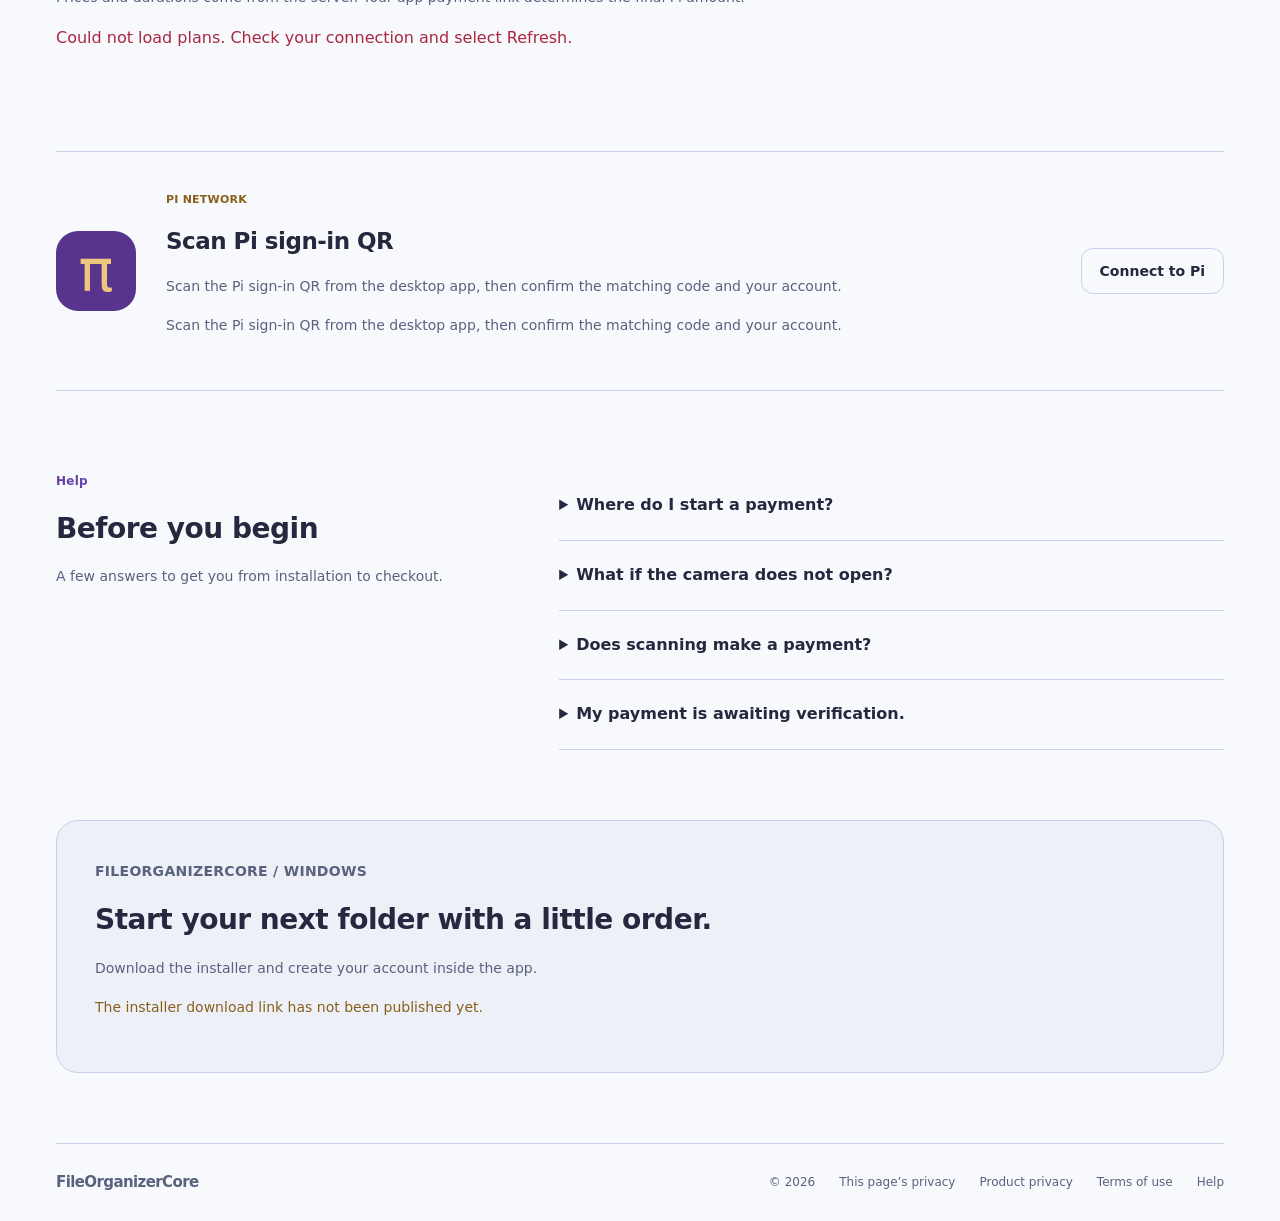
==== commit 75d516e0: "Update Core branding and remove public diagnostics" ====
--- a/web/index.html
+++ b/web/index.html
@@ -3,7 +3,7 @@
 <head>
 <meta charset="utf-8"><meta name="viewport" content="width=device-width,initial-scale=1"><meta name="theme-color" content="#12141c"><meta name="referrer" content="no-referrer">
 <meta name="description" content="FileOrganizerCore — Windows file organization and Pi checkout."><title>FileOrganizerCore</title>
-<link rel="stylesheet" href="assets/home-v2.css?v=20261105-core">
+<link rel="stylesheet" href="assets/home-v2.css?v=20261110-brand">
 <script>
 // Keep previously issued root payment links working on this same checkout host.
 (() => {
@@ -16,7 +16,10 @@
   location.replace(target.href);
 })();
 </script>
-<script defer src="config.js?v=20261105-core"></script><script defer src="assets/home-runtime.js?v=20261109-auth-scan"></script>
+<script defer src="config.js?v=20261105-core"></script><script defer src="assets/home-runtime.js?v=20261110-brand"></script>
+<link rel="icon" href="assets/brand/favicon.ico?v=20261110">
+<link rel="apple-touch-icon" href="assets/brand/apple-touch-icon.png">
+<style>.foc-logo{width:36px;height:36px;object-fit:contain;flex:none;vertical-align:middle;border-radius:8px}.foc-brand{display:flex;align-items:center;gap:10px;direction:ltr}</style>
 </head>
 <body>
 <script>
@@ -25,7 +28,7 @@
 </script>
 <a class="skip" href="#main" data-t="skip">رفتن به محتوا</a>
 <div class="shell">
-<header><a class="brand" href="#top" aria-label="FileOrganizerCore"><span class="brand-icon" data-icon="folder"></span><b>FileOrganizer<span>Core</span></b></a><nav aria-label="Navigation"><a href="#features" data-t="features">قابلیت‌ها</a><a href="#pricing" data-t="plans">پلن‌ها</a><a href="#help" data-t="help">راهنما</a></nav><div class="tools"><button class="button small" data-scan data-t="scan">اسکن QR</button><button id="theme" class="icon-button" aria-label="Theme" data-icon="sun"></button><label class="language-control icon-button"><span data-icon="globe" aria-hidden="true"></span><select id="language" aria-label="Language"><option value="fa">فارسی</option><option value="en">English</option></select></label><a id="piShortcut" class="button pi-shortcut" href="#pi" data-t="piLogin">اتصال به پای</a></div></header>
+<header><a class="brand" href="#top" aria-label="FileOrganizerCore"><img class="foc-logo" src="assets/brand/logo.png" alt="" width="36" height="36"><b>FileOrganizer<span class="f-size"><strong>Core</strong></span></b></a><nav aria-label="Navigation"><a href="#features" data-t="features">قابلیت‌ها</a><a href="#pricing" data-t="plans">پلن‌ها</a><a href="#help" data-t="help">راهنما</a></nav><div class="tools"><button class="button small" data-scan data-t="scan">اسکن QR</button><button id="theme" class="icon-button" aria-label="Theme" data-icon="sun"></button><label class="language-control icon-button"><span data-icon="globe" aria-hidden="true"></span><select id="language" aria-label="Language"><option value="fa">فارسی</option><option value="en">English</option></select></label><a id="piShortcut" class="button pi-shortcut" href="#pi" data-t="piLogin">اتصال به پای</a></div></header>
 <main id="main">
 <section class="hero" id="top"><div class="hero-copy"><div class="eyebrow"><span class="live-dot"></span><span data-t="eyebrow">فایل‌های مرتب. تمرکز بیشتر.</span></div><h1 data-t="hero">به شلوغی فایل‌ها<br>نظم بده.</h1><p class="lead" data-t="intro">عکس‌ها، ویدیوها و اسنادت را با قوانین دلخواه مرتب کن. پوشه‌ها را پایش کن و نتیجهٔ هر عملیات را ببین.</p><div class="actions"><a class="button primary" href="#download"><span data-icon="download"></span><span data-t="getApp">دریافت نسخهٔ ویندوز</span></a><button class="button" data-scan><span data-icon="scan"></span><span data-t="scanPay">اسکن و ادامهٔ پرداخت</span></button></div><p class="fine" data-t="local">سازماندهی فایل‌ها روی کامپیوتر شما انجام می‌شود.</p></div>
 <div class="app-preview" aria-label="Interface illustration"><div class="preview-bar"><span data-icon="folder"></span><span data-t="workspace">فضای مرتب شما</span><span class="preview-tag" data-t="illustration">نمای مفهومی</span></div><div class="preview-flow"><div class="source-folder"><span data-icon="folder"></span><span data-t="source">پوشهٔ مبدأ</span><i></i><i></i><i></i></div><span class="flow-mark" data-icon="arrow"></span><div class="file-stack"><div><span class="tile violet" data-icon="image"></span><span data-t="photos">عکس‌ها</span><span class="mini-dot"></span></div><div><span class="tile amber" data-icon="video"></span><span data-t="videos">ویدیوها</span><span class="mini-dot"></span></div><div><span class="tile teal" data-icon="document"></span><span data-t="documents">اسناد</span><span class="mini-dot"></span></div><div><span class="tile blue" data-icon="audio"></span><span data-t="audio">صداها</span><span class="mini-dot"></span></div></div></div><div class="preview-bottom"><span data-icon="check"></span><span data-t="rules">بر اساس نوع فایل و قوانین شما</span></div></div></section>
@@ -39,12 +42,12 @@
 <article><span class="feature-icon" data-icon="globe"></span><h3 data-t="languages">متناسب با زبان شما</h3><p data-t="languagesBody">اپ دسکتاپ چندزبانه است و از چیدمان راست‌به‌چپ پشتیبانی می‌کند.</p></article></div></section>
 <section id="pricing" class="section"><div class="section-head split"><div><p class="eyebrow" data-t="yourPlan">انتخاب شما</p><h2 data-t="plansTitle">یک شروع ساده. فضای بیشتر برای رشد.</h2></div><button class="button small" id="reloadPlans"><span data-icon="refresh"></span><span data-t="refresh">به‌روزرسانی</span></button></div><p class="section-note" data-t="priceNote">قیمت و مدت از سرور دریافت می‌شوند. مبلغ نهایی Pi در لینک پرداخت اپ مشخص می‌شود.</p><div id="plansStatus" role="status" aria-live="polite"></div><div id="pricingGrid" class="plans"></div></section>
 <section class="pi-panel" id="pi"><span class="pi-mark">π</span><div><p class="eyebrow">PI NETWORK</p><h2 data-t="piTitle">از اپ تا کیف پول، یک مسیر مشخص.</h2><p data-t="piBody">در اپ ویندوز وارد حساب شوید و لینک پرداخت بسازید. QR را اینجا اسکن کنید؛ تأیید پرداخت در صفحهٔ اختصاصی انجام می‌شود.</p><p id="piStatus" role="status" aria-live="polite" data-t="piExplain">ورود Pi در این صفحه، جایگزین حساب ایمیلی اپ نیست.</p><p id="piUser" hidden></p></div><button id="piAuth" class="button" data-t="piLogin">اتصال به Pi</button></section>
-<section id="piDebug" class="section"><details class="diagnostic-panel"><summary data-t="diagnosticsTitle">گزارش عیب‌یابی اتصال Pi</summary><p class="fine" data-t="diagnosticsNote">فقط مراحل فنی ثبت می‌شوند؛ توکن، لینک پرداخت و اطلاعات حساب در گزارش قرار نمی‌گیرند.</p><div class="actions"><button id="piDebugCopy" class="button small" data-t="diagnosticsCopy">کپی گزارش</button><button id="piDebugClear" class="button small" data-t="diagnosticsClear">پاک‌کردن گزارش</button></div><p id="piDebugState" role="status"></p><pre id="piDebugLog" dir="ltr" tabindex="0"></pre></details></section>
+
 <section id="help" class="section help-grid"><div><p class="eyebrow" data-t="help">راهنما</p><h2 data-t="faqTitle">قبل از شروع</h2><p class="section-note" data-t="helpIntro">پاسخ‌های کوتاه برای مسیر نصب، اسکن و خرید.</p></div><div class="faq"><details><summary data-t="q1">از کجا پرداخت را شروع کنم؟</summary><p data-t="a1">در اپ ویندوز وارد حساب شوید، پلن و تخفیف را انتخاب کنید و لینک پرداخت بسازید. سپس QR را اینجا اسکن کنید یا لینک را وارد کنید. خرید به همان حساب اپ متصل می‌ماند.</p></details><details><summary data-t="q2">اگر دوربین باز نشد چه کنم؟</summary><p data-t="a2">مجوز دوربین مرورگر را بررسی کنید. می‌توانید تصویر QR را انتخاب کنید یا لینک پرداخت را دستی وارد کنید. اسکن مستقیم به HTTPS و پشتیبانی مرورگر نیاز دارد.</p></details><details><summary data-t="q3">آیا اسکن، پرداخت را انجام می‌دهد؟</summary><p data-t="a3">خیر. ابتدا لینک معتبر شناسایی می‌شود و با تأیید شما صفحهٔ پرداخت باز می‌شود. هیچ پرداختی صرفاً با اسکن انجام نمی‌شود.</p></details><details><summary data-t="q4">پرداخت من در انتظار تأیید است.</summary><p data-t="a4">دوباره پرداخت نکنید. همان لینک را باز کنید تا وضعیت بررسی شود. اگر مبلغ کسر شده ولی پلن فعال نشده، اطلاعات تراکنش را برای پیگیری نگه دارید.</p></details></div></section>
-<section id="download" class="download"><div><p class="eyebrow">FILEORGANIZERPRO / WINDOWS</p><h2 data-t="downloadTitle">پوشهٔ بعدی را مرتب‌تر شروع کن.</h2><p data-t="downloadBody">فایل نصب را دریافت کنید و حساب کاربری خود را داخل اپ بسازید.</p><p id="downloadStatus" role="status"></p></div><a id="downloadButton" class="button primary" hidden><span data-icon="download"></span><span data-t="download">دانلود نرم‌افزار</span></a></section>
+<section id="download" class="download"><div><p class="eyebrow">FILEORGANIZERCORE / WINDOWS</p><h2 data-t="downloadTitle">پوشهٔ بعدی را مرتب‌تر شروع کن.</h2><p data-t="downloadBody">فایل نصب را دریافت کنید و حساب کاربری خود را داخل اپ بسازید.</p><p id="downloadStatus" role="status"></p></div><a id="downloadButton" class="button primary" hidden><span data-icon="download"></span><span data-t="download">دانلود نرم‌افزار</span></a></section>
 </main><footer><a class="brand" href="#top"><b>FileOrganizerCore</b></a><span>© <span id="year"></span></span><button id="privacy" class="text-button" data-t="privacy">حریم خصوصی این صفحه</button><a href="privacy.html" data-t="productPrivacy">حریم خصوصی محصول</a><a href="terms.html" data-t="terms">شرایط استفاده</a><a href="#help" data-t="help">راهنما</a></footer>
 </div>
-<dialog id="scanner" aria-labelledby="scannerTitle"><div class="dialog-head"><div><p class="eyebrow" id="scannerStep" data-t="scanStep">از اپ به صفحهٔ پرداخت</p><h2 id="scannerTitle" data-t="scanTitle">اسکن کد پرداخت</h2></div><button class="icon-button" id="closeScanner" data-icon="close" aria-label="Close"></button></div><p class="muted" id="selectedPlan"></p><div class="viewfinder"><video id="camera" muted playsinline autoplay></video><div id="cameraPlaceholder"><span data-icon="scan"></span><p data-t="cameraHint">کد QR اپ را داخل کادر بگیرید.</p></div><div class="scan-corners" aria-hidden="true"></div></div><p id="scanStatus" role="status" aria-live="polite">درخواست دسترسی به دوربین…</p><div class="actions scanner-actions"><button id="stopCamera" class="button" hidden>توقف دوربین</button><button id="switchCamera" class="icon-button" hidden data-icon="refresh" aria-label="Switch camera"></button><button id="torch" class="button small" hidden data-t="torch">چراغ</button><label class="button upload-button"><span data-icon="image"></span><span data-t="imageSelect">انتخاب تصویر QR</span><input id="qrImage" type="file" accept="image/png,image/jpeg,image/webp"></label></div><details class="manual"><summary id="scannerManual" data-t="manual">لینک پرداخت را دارم</summary><label for="paymentLink" data-t="linkLabel">لینک ساخته‌شده در اپ</label><div class="link-row"><input id="paymentLink" type="url" dir="ltr" autocomplete="off" spellcheck="false" placeholder="https://…/checkout.html?token=…"><button id="checkLink" class="button" data-t="checkLink">بررسی لینک</button></div></details><div id="scanResult" class="scan-result" hidden><strong id="scannerFound" data-t="validLink">لینک پرداخت شناسایی شد</strong><p id="resultHost" dir="ltr"></p><p id="scannerConfirm" data-t="confirmInfo">در صفحهٔ بعد، پلن و مبلغ را قبل از تأیید بررسی کنید.</p><button id="openPayment" class="button primary" data-t="continue">ادامه به صفحهٔ پرداخت</button></div><p class="fine" data-t="scanPrivacy">تصویر دوربین و فایل QR برای اسکن به سرور ارسال نمی‌شوند.</p></dialog>
+<dialog id="scanner" aria-labelledby="scannerTitle"><div class="dialog-head"><div><p class="eyebrow" id="scannerStep" data-t="scanStep">از اپ به صفحهٔ پرداخت</p><h2 id="scannerTitle" data-t="scanTitle">اسکن کد پرداخت</h2></div><button class="icon-button" id="closeScanner" data-icon="close" aria-label="Close"></button></div><p class="muted" id="selectedPlan"></p><div class="viewfinder"><video id="camera" muted playsinline autoplay></video><div id="cameraPlaceholder"><span data-icon="scan"></span><p data-t="cameraHint">کد QR اپ را داخل کادر بگیرید.</p></div><div class="scan-corners" aria-hidden="true"></div></div><p id="scanStatus" role="status" aria-live="polite">درخواست دسترسی به دوربین…</p><div class="actions scanner-actions"><button id="stopCamera" class="button" hidden>توقف دوربین</button><label class="button upload-button"><span data-icon="image"></span><span data-t="imageSelect">انتخاب تصویر QR</span><input id="qrImage" type="file" accept="image/png,image/jpeg,image/webp"></label></div><details class="manual"><summary id="scannerManual" data-t="manual">لینک پرداخت را دارم</summary><label for="paymentLink" data-t="linkLabel">لینک ساخته‌شده در اپ</label><div class="link-row"><input id="paymentLink" type="url" dir="ltr" autocomplete="off" spellcheck="false" placeholder="https://…/checkout.html?token=…"><button id="checkLink" class="button" data-t="checkLink">بررسی لینک</button></div></details><div id="scanResult" class="scan-result" hidden><strong id="scannerFound" data-t="validLink">لینک پرداخت شناسایی شد</strong><p id="resultHost" dir="ltr"></p><p id="scannerConfirm" data-t="confirmInfo">در صفحهٔ بعد، پلن و مبلغ را قبل از تأیید بررسی کنید.</p><button id="openPayment" class="button primary" data-t="continue">ادامه به صفحهٔ پرداخت</button></div><p class="fine" data-t="scanPrivacy">تصویر دوربین و فایل QR برای اسکن به سرور ارسال نمی‌شوند.</p></dialog>
 <dialog id="privacyDialog" aria-labelledby="privacyTitle"><div class="dialog-head"><h2 id="privacyTitle" data-t="privacy">حریم خصوصی این صفحه</h2><button id="closePrivacy" class="icon-button" data-icon="close" aria-label="Close"></button></div><p data-t="privacyBody">اسکن QR داخل مرورگر انجام می‌شود. هنگام بستن اسکنر یا پنهان‌شدن صفحه، دوربین متوقف می‌شود. زبان و تم در همین مرورگر ذخیره می‌شوند. دریافت پلن‌ها به سرور اپ متصل می‌شود و اتصال اختیاری Pi از SDK پای استفاده می‌کند. لینک پرداخت فقط پس از انتخاب «ادامه» باز می‌شود؛ تصاویر برای اسکن آپلود نمی‌شوند. این توضیح مربوط به همین صفحه است.</p><button id="clearPrefs" class="button" data-t="clearPrefs">پاک‌کردن تنظیمات ذخیره‌شدهٔ این صفحه</button><p id="privacyStatus" role="status"></p></dialog>
 <noscript>برای دریافت پلن‌ها و اسکن QR، JavaScript مرورگر را فعال کنید. / Enable JavaScript to load plans and scan QR codes.</noscript>
 </body></html>
--- a/web/assets/home-v2.css
+++ b/web/assets/home-v2.css
@@ -3,7 +3,6 @@
 h1{white-space:pre-line}button,summary,a,p,h1,h2,h3{overflow-wrap:anywhere}.plan .estimate{direction:inherit}.app-preview{min-width:0}
 .section-head.split>.button{flex-shrink:0;white-space:nowrap}@media(max-width:700px){.section-head.split{flex-wrap:wrap}.section-head.split>div{flex:1;min-width:210px}}
 
-.diagnostic-panel{border:1px solid var(--line);border-radius:16px;padding:22px;background:var(--surface)}.diagnostic-panel summary{font-weight:600}.diagnostic-panel .actions{margin-top:18px}#piDebugLog{white-space:pre-wrap;overflow-wrap:anywhere;max-height:240px;overflow:auto;text-align:left;background:var(--panel);padding:14px;border-radius:10px;font-size:12px;unicode-bidi:isolate}#piDebugState{font-size:13px;color:var(--muted)}
 
 /* Shared header sizing; no stacked overrides from earlier patches. */
 .language-control{position:relative;display:inline-flex;align-items:center;justify-content:center;cursor:pointer;}
@@ -40,3 +39,4 @@
  header .tools>.button{font-size:11px;line-height:1.1;padding-inline:5px;}
  header .pi-shortcut{width:80px;min-width:80px;max-width:80px;white-space:normal;overflow-wrap:anywhere;}
 }
+
